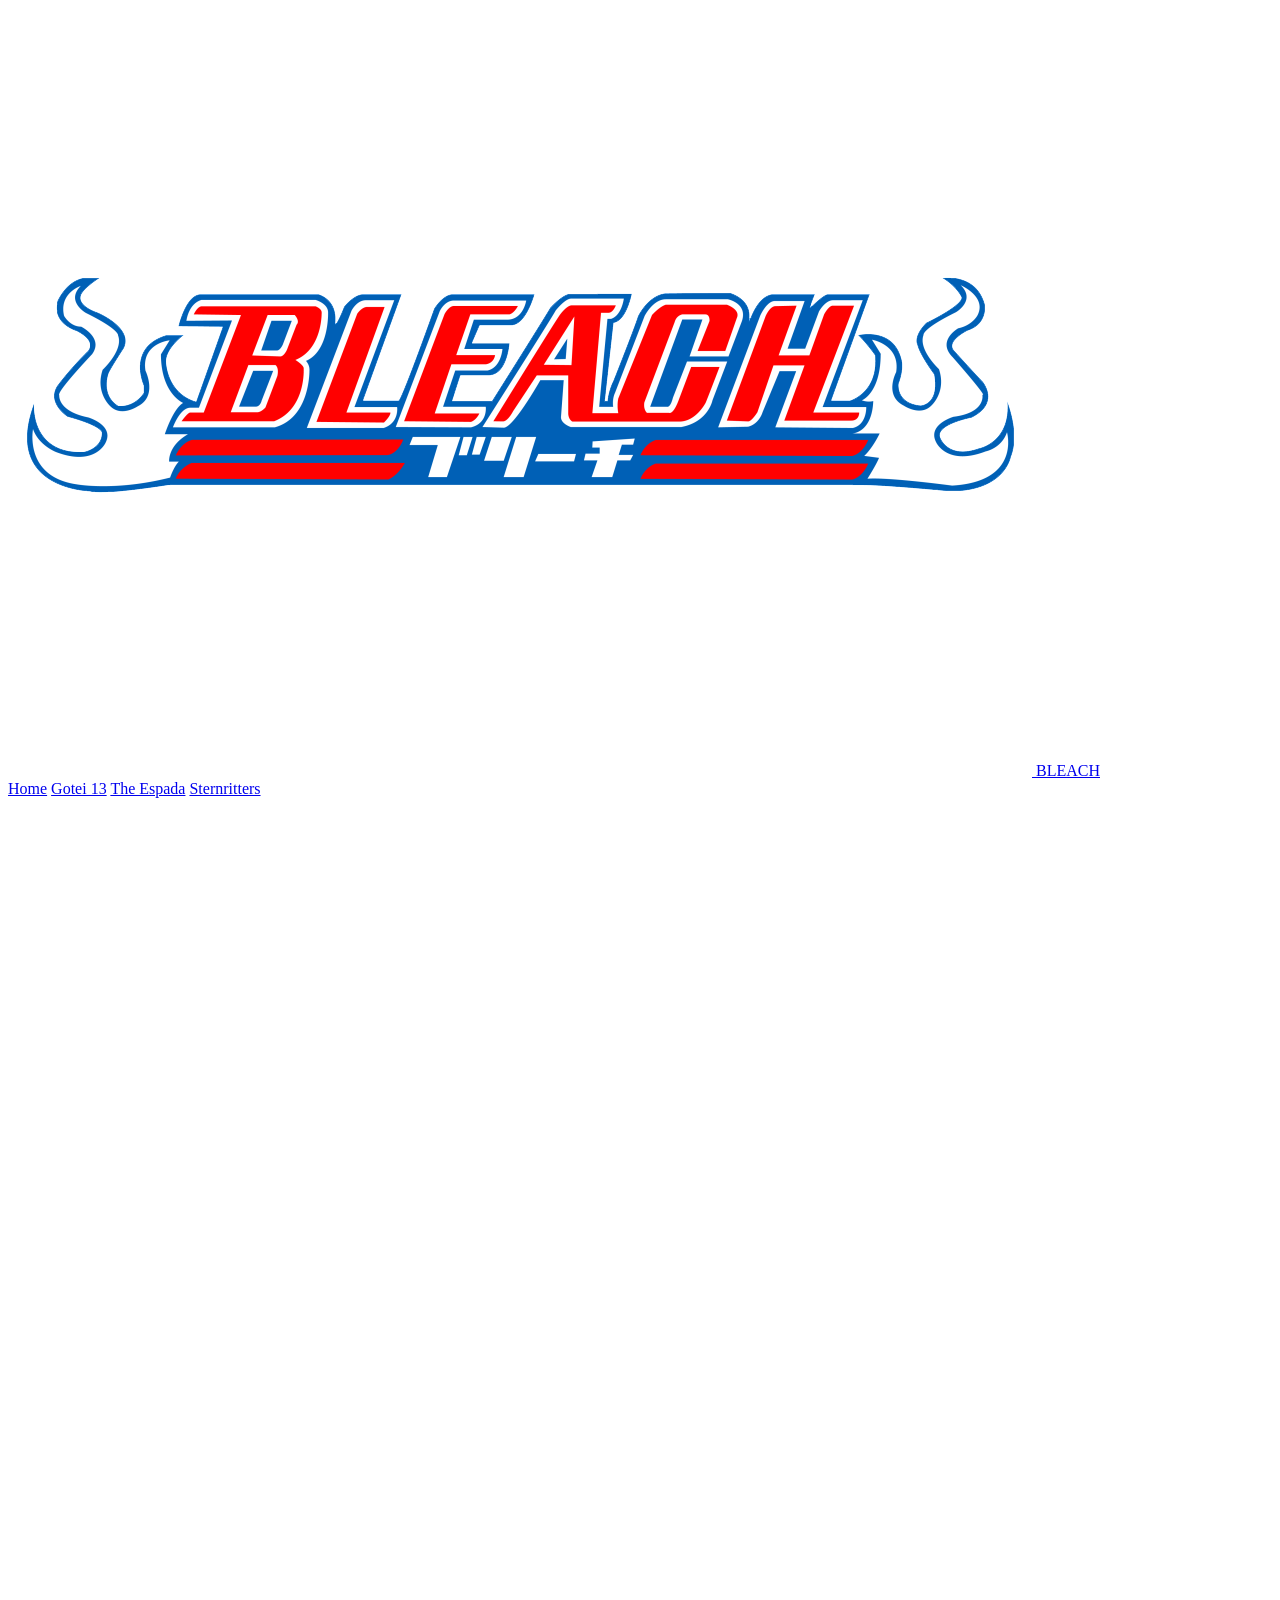
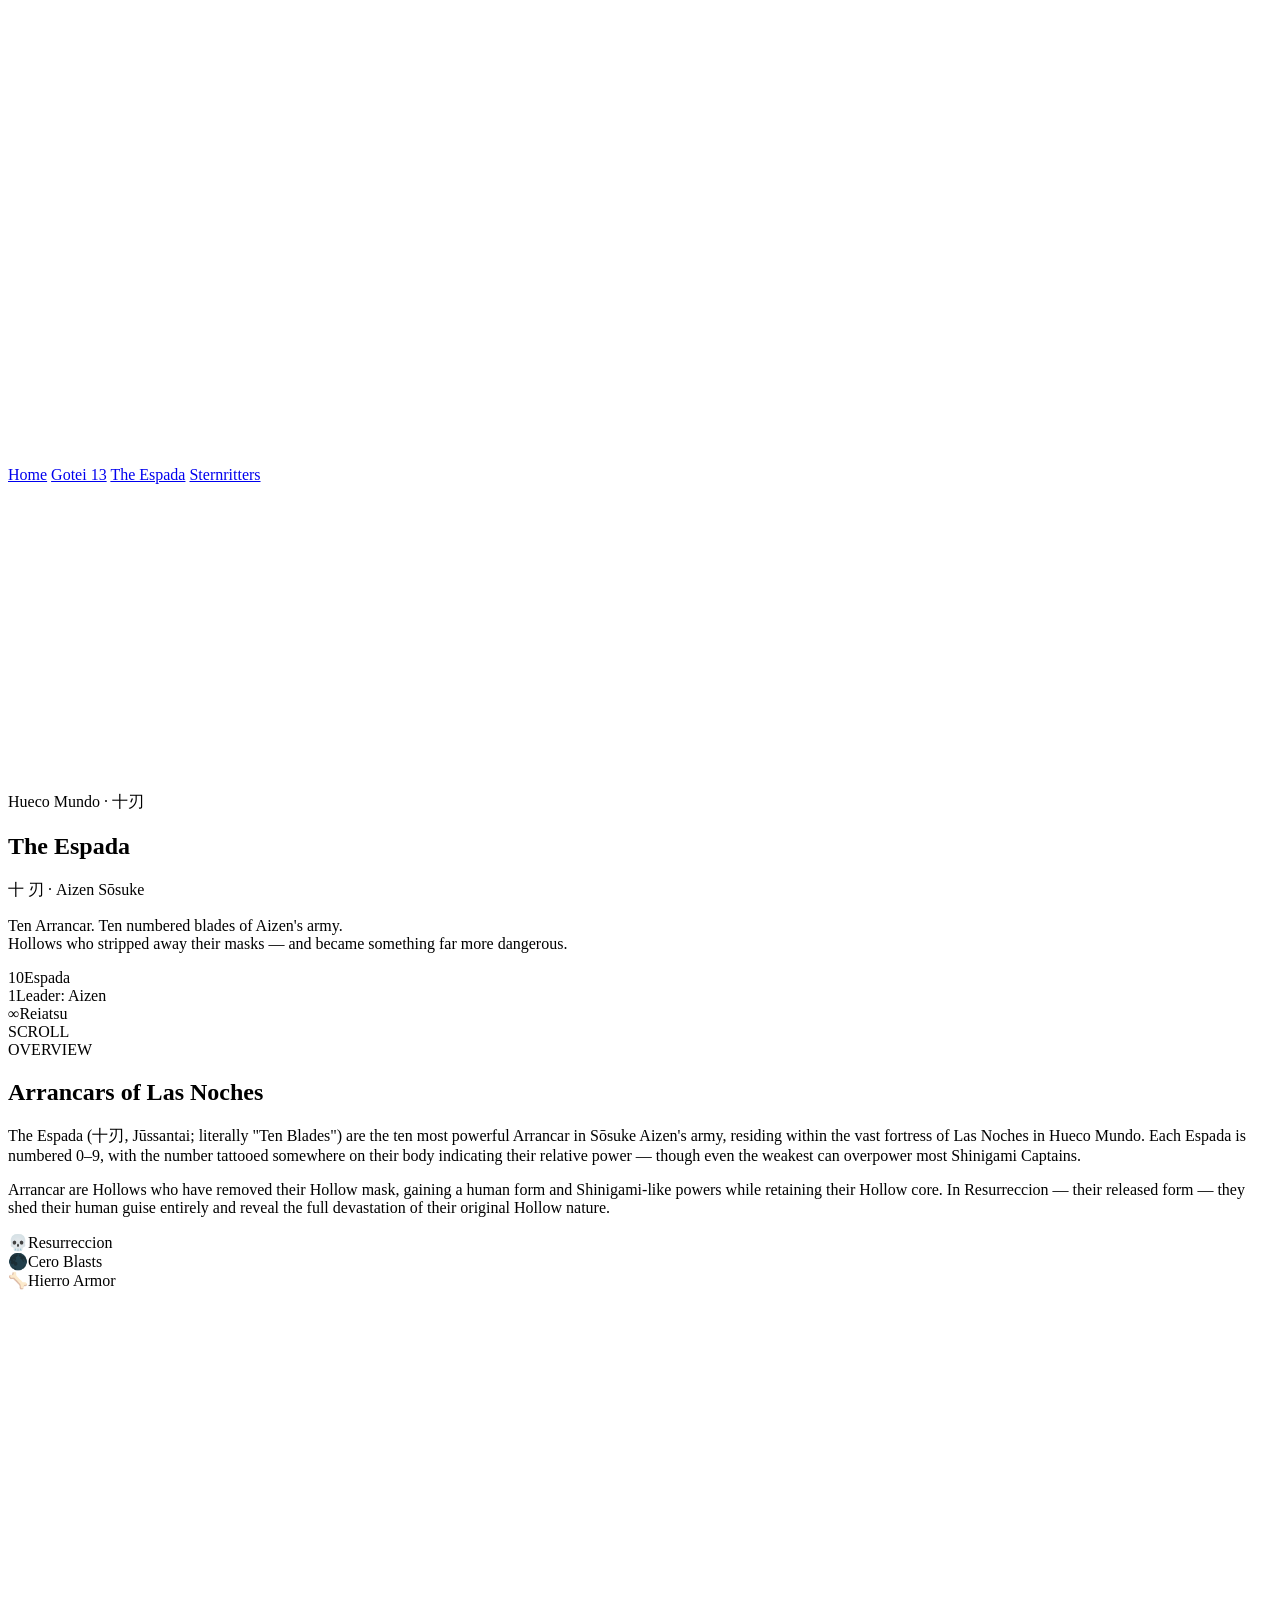
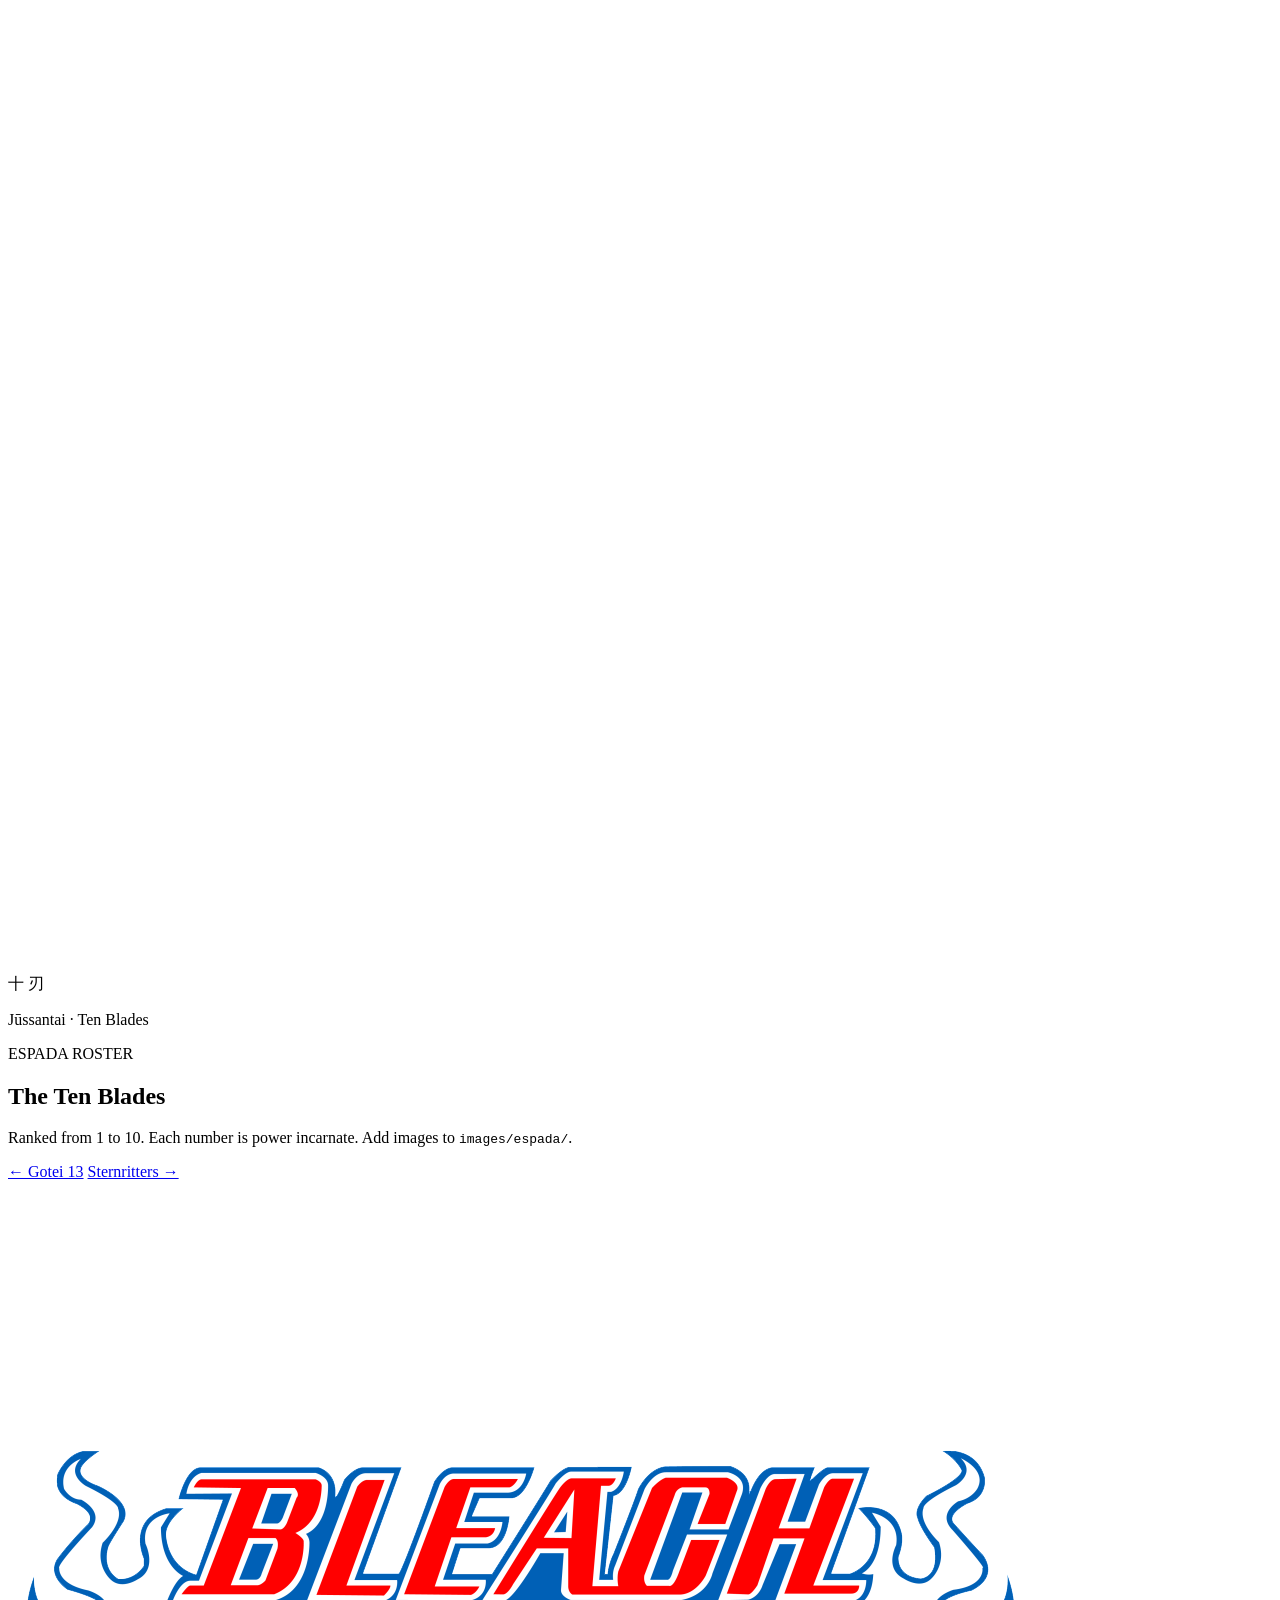
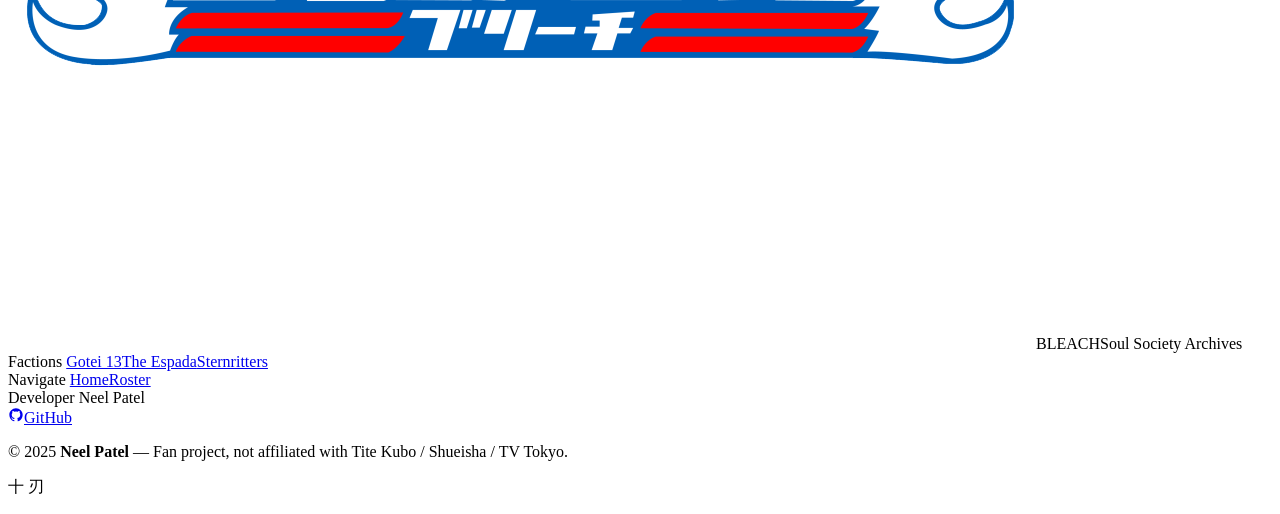
==== espada.html @ 6e1db36b "Create espada.html" ====
<!DOCTYPE html>
<html lang="en">
<head>
  <meta charset="UTF-8"/>
  <meta name="viewport" content="width=device-width,initial-scale=1.0"/>
  <title>The Espada — BLEACH Soul Society Archives</title>
  <link rel="stylesheet" href="css/shared.css"/>
  <link rel="stylesheet" href="css/faction.css"/>
  <link rel="stylesheet" href="css/espada.css"/>
  <link rel="preconnect" href="https://fonts.googleapis.com"/>
  <link rel="preconnect" href="https://fonts.gstatic.com" crossorigin/>
  <link href="https://fonts.googleapis.com/css2?family=Cinzel+Decorative:wght@700;900&family=Cinzel:wght@400;600;700&family=Rajdhani:wght@300;400;500;600;700&family=Noto+Serif+JP:wght@300;400;700&display=swap" rel="stylesheet"/>
</head>
<body class="theme-espada">

  <div class="cursor-orb" id="cursorOrb"></div>
  <div class="cursor-glow" id="cursorGlow"></div>

  <nav class="navbar glass" id="navbar">
    <a class="nav-logo" href="index.html">
      <img src="icons/logo.png" alt="Bleach" class="logo-img" id="navLogo"
           onerror="this.style.display='none';document.getElementById('navWordmark').style.display='block'"/>
      <span class="logo-wordmark" id="navWordmark">BLEACH</span>
    </a>
    <div class="nav-links">
      <a href="index.html"        class="nav-link">Home</a>
      <a href="gotei.html"        class="nav-link">Gotei 13</a>
      <a href="espada.html"       class="nav-link active">The Espada</a>
      <a href="sternritters.html" class="nav-link">Sternritters</a>
    </div>
    <div class="nav-crest">
      <svg viewBox="0 0 40 40" fill="none">
        <path d="M20 3L37 36L20 27L3 36Z" stroke="var(--faction-color)" stroke-width="1.2" fill="none"/>
        <circle cx="20" cy="17" r="3.5" fill="var(--faction-color)" opacity=".85"/>
      </svg>
    </div>
    <div class="hamburger" id="hamburger"><span></span><span></span><span></span></div>
  </nav>
  <div class="mobile-menu glass" id="mobileMenu">
    <a href="index.html">Home</a>
    <a href="gotei.html">Gotei 13</a>
    <a href="espada.html">The Espada</a>
    <a href="sternritters.html">Sternritters</a>
  </div>

  <!-- HERO -->
  <section class="page-hero">
    <div class="video-wrap">
      <video autoplay muted loop playsinline>
        <source src="espada.mp4" type="video/mp4"/>
      </video>
      <div class="veil"></div>
    </div>
    <canvas class="particles" id="heroParticles"></canvas>
    <div class="hero-body">
      <div class="hero-eyebrow reveal" style="--d:.1s">
        <span class="line"></span><span>Hueco Mundo · 十刃</span><span class="line"></span>
      </div>
      <h1 class="hero-title reveal" style="--d:.25s">The Espada</h1>
      <p class="hero-subtitle-jp reveal" style="--d:.34s">十 刃 · Aizen Sōsuke</p>
      <p class="hero-desc reveal" style="--d:.43s">
        Ten Arrancar. Ten numbered blades of Aizen's army.<br/>
        Hollows who stripped away their masks — and became something far more dangerous.
      </p>
      <div class="hero-pills reveal" style="--d:.52s">
        <div class="pill"><span class="pill-num">10</span><span class="pill-label">Espada</span></div>
        <div class="pill"><span class="pill-num">1</span><span class="pill-label">Leader: Aizen</span></div>
        <div class="pill"><span class="pill-num">∞</span><span class="pill-label">Reiatsu</span></div>
      </div>
    </div>
    <div class="scroll-hint"><div class="sh-line"></div><span>SCROLL</span></div>
  </section>

  <!-- OVERVIEW -->
  <section class="faction-overview">
    <div class="overview-inner">
      <div class="ov-text reveal from-left">
        <span class="f-eyebrow">OVERVIEW</span>
        <h2 class="f-heading">Arrancars of Las Noches</h2>
        <p>The Espada (十刃, Jūssantai; literally "Ten Blades") are the ten most powerful Arrancar in Sōsuke Aizen's army, residing within the vast fortress of Las Noches in Hueco Mundo. Each Espada is numbered 0–9, with the number tattooed somewhere on their body indicating their relative power — though even the weakest can overpower most Shinigami Captains.</p>
        <p>Arrancar are Hollows who have removed their Hollow mask, gaining a human form and Shinigami-like powers while retaining their Hollow core. In Resurreccion — their released form — they shed their human guise entirely and reveal the full devastation of their original Hollow nature.</p>
        <div class="ov-pillars">
          <div class="pillar"><span class="pillar-icon">💀</span><span>Resurreccion</span></div>
          <div class="pillar"><span class="pillar-icon">🌑</span><span>Cero Blasts</span></div>
          <div class="pillar"><span class="pillar-icon">🦴</span><span>Hierro Armor</span></div>
        </div>
      </div>
      <div class="ov-emblem reveal from-right">
        <div class="emblem-glow-wrap">
          <svg class="faction-emblem" viewBox="0 0 200 200" fill="none">
            <path d="M100 8L192 170L100 132L8 170Z" stroke="var(--faction-color)" stroke-width="1.5" opacity=".4"/>
            <path d="M100 8L192 170L100 132L8 170Z" fill="var(--faction-color)" opacity=".04"/>
            <path d="M100 40L166 156L100 122L34 156Z" stroke="var(--faction-color)" stroke-width="1" opacity=".2"/>
            <circle cx="100" cy="90" r="18" stroke="var(--faction-color)" stroke-width="1.5" opacity=".5"/>
            <circle cx="100" cy="90" r="9"  fill="var(--faction-color)" opacity=".85"/>
            <circle cx="100" cy="90" r="4"  fill="var(--bg-deep)"/>
          </svg>
          <div class="emblem-ring-glow"></div>
        </div>
        <p class="emblem-label">十 刃</p>
        <p class="emblem-sub">Jūssantai · Ten Blades</p>
      </div>
    </div>
  </section>

  <!-- CHARACTER ROSTER -->
  <section class="roster-section" id="roster">
    <div class="roster-header reveal">
      <span class="f-eyebrow">ESPADA ROSTER</span>
      <h2 class="f-heading">The Ten Blades</h2>
      <p class="f-sub">Ranked from 1 to 10. Each number is power incarnate. Add images to <code>images/espada/</code>.</p>
    </div>
    <div class="char-grid" id="charGrid"></div>
  </section>

  <div class="back-nav">
    <a href="gotei.html"        class="back-btn">← Gotei 13</a>
    <a href="sternritters.html" class="next-btn">Sternritters →</a>
  </div>

  <footer class="site-footer glass">
    <div class="footer-grid">
      <div class="f-brand">
        <img src="icons/logo.png" alt="Bleach" class="f-logo" onerror="this.style.display='none'"/>
        <span class="f-name">BLEACH</span><span class="f-tagline">Soul Society Archives</span>
      </div>
      <div class="f-col">
        <span class="f-col-title">Factions</span>
        <a href="gotei.html">Gotei 13</a><a href="espada.html">The Espada</a><a href="sternritters.html">Sternritters</a>
      </div>
      <div class="f-col">
        <span class="f-col-title">Navigate</span>
        <a href="index.html">Home</a><a href="#roster">Roster</a>
      </div>
      <div class="f-dev">
        <span class="f-col-title">Developer</span>
        <span class="dev-name">Neel Patel</span>
        <div class="social-row">
          <a href="https://github.com/neelpatel112" target="_blank" rel="noreferrer" class="soc-btn">
            <svg width="16" height="16" viewBox="0 0 24 24" fill="currentColor"><path d="M12 2C6.477 2 2 6.484 2 12.021c0 4.428 2.865 8.184 6.839 9.504.5.092.682-.217.682-.482 0-.237-.009-.868-.014-1.703-2.782.605-3.369-1.342-3.369-1.342-.454-1.154-1.11-1.462-1.11-1.462-.908-.62.069-.608.069-.608 1.003.07 1.531 1.03 1.531 1.03.892 1.529 2.341 1.088 2.91.832.092-.647.35-1.088.636-1.338-2.22-.253-4.555-1.113-4.555-4.951 0-1.093.39-1.988 1.029-2.688-.103-.253-.446-1.272.098-2.65 0 0 .84-.27 2.75 1.026A9.564 9.564 0 0 1 12 6.844a9.59 9.59 0 0 1 2.504.337c1.909-1.296 2.747-1.026 2.747-1.026.546 1.378.202 2.397.1 2.65.64.7 1.028 1.595 1.028 2.688 0 3.848-2.339 4.695-4.566 4.943.359.309.678.92.678 1.855 0 1.338-.012 2.419-.012 2.747 0 .268.18.58.688.482C19.138 20.2 22 16.447 22 12.021 22 6.484 17.522 2 12 2z"/></svg>GitHub</a>
        </div>
      </div>
    </div>
    <div class="footer-bottom">
      <p class="copy">© 2025 <strong>Neel Patel</strong> — Fan project, not affiliated with Tite Kubo / Shueisha / TV Tokyo.</p>
      <p class="kanji">十 刃</p>
    </div>
  </footer>

  <script src="js/shared.js"></script>
  <script src="js/faction.js"></script>
  <script>
    window.FACTION_DATA = {
      name: "espada",
      accentVar: "--espada-red",
      characters: [
        { name:"Sōsuke Aizen",         rank:"Overlord of Hueco Mundo",  division:"Espada Leader",  img:"images/espada/aizen.jpg",         icon:"✦", resurreccion:"Transcendence (Hogyoku)",         ability:"Kyōka Suigetsu — complete hypnosis affecting all five senses simultaneously; Hogyoku god-form that transcends Shinigami and Hollow",                             quote:"\"From the start, no one in this world has been able to stand in the heavens and look down upon me.\"" },
        { name:"Coyote Stark",         rank:"Primera Espada",           division:"Espada #1",      img:"images/espada/stark.jpg",         icon:"🐺", resurreccion:"Los Lobos",               ability:"Cero Metralleta — an infinite volley of Cero blasts; splits his very soul into hundreds of wolves that fire Cero at will",                                       quote:"\"I don't want to fight. I just don't want to be alone.\"" },
        { name:"Baraggan Louisenbairn",rank:"Segunda Espada",           division:"Espada #2",      img:"images/espada/baraggan.jpg",      icon:"💀", resurreccion:"Arrogante",               ability:"Respira — the Breath of Death that ages everything it touches to dust in seconds; former God-King of Hueco Mundo",                                              quote:"\"I am death itself. There is nothing that does not age before me.\"" },
        { name:"Tier Harribel",        rank:"Tercera Espada",           division:"Espada #3",      img:"images/espada/harribel.jpg",      icon:"🦈", resurreccion:"Tiburón",                 ability:"Water and blood manipulation at a massive scale; Shark-themed Resurreccion turns all moisture into a weapon",                                                    quote:"\"If it is for those I protect, I will fight any enemy.\"" },
        { name:"Ulquiorra Cifer",      rank:"Cuarta Espada",            division:"Espada #4",      img:"images/espada/ulquiorra.jpg",    icon:"🦇", resurrescion:"Murciélago (x2)",         ability:"The only Espada to achieve a Segunda Etapa — a true second Resurreccion. Lanza del Relámpago — a lance that destroys everything in its blast radius",           quote:"\"That is what I call a heart. If you have one, it would be here — in the place where mine should be.\"" },
        { name:"Nnoitra Gilga",        rank:"Quinta Espada",            division:"Espada #5",      img:"images/espada/nnoitra.jpg",      icon:"🌙", resurreccion:"Santa Teresa",            ability:"Six-armed transformation carrying six giant scythes; hardest Hierro of any Espada — near impenetrable skin",                                                    quote:"\"I won't stop until I find a battle where I can die.\"" },
        { name:"Grimmjow Jaegerjaquez",rank:"Sexta Espada",             division:"Espada #6",      img:"images/espada/grimmjow.jpg",    icon:"🐆", resurreccion:"Pantera",                 ability:"Lightning-fast Sonído and savage combat; Desgarrón — ten claw beams of destruction; aggressive and untameable even by Aizen",                                  quote:"\"I am the king. And I will keep clawing my way up — forever.\"" },
        { name:"Zommari Rureaux",      rank:"Séptima Espada",           division:"Espada #7",      img:"images/espada/zommari.jpg",      icon:"👁", resurreccion:"Brujería",                ability:"50 eyes of Amor — soul possession control over any limb or body the eyes contact; fastest Sonído user among the Espada",                                        quote:"\"You Shinigami think yourselves superior — yet you have never known true speed.\"" },
        { name:"Szayelaporro Granz",   rank:"Octava Espada",            division:"Espada #8",      img:"images/espada/szayelaporro.jpg",icon:"🧬", resurreccion:"Fornicarás",              ability:"Creates dolls from enemies to control or destroy them; can reincarnate himself through a host — consuming them from within",                                      quote:"\"I have prepared for every possibility. There is no scenario in which I lose.\"" },
        { name:"Aaroniero Arruruerie", rank:"Novena Espada",            division:"Espada #9",      img:"images/espada/aaroniero.jpg",    icon:"🌑", resurreccion:"Glotonería",              ability:"Absorption of any Hollow and all their powers — the only Vasto Lorde-class Espada; 33,650 absorbed Hollows in his Resurreccion form",                          quote:"\"I am every Hollow. I am endless.\"" },
      ]
    };
  </script>
</body>
</html>
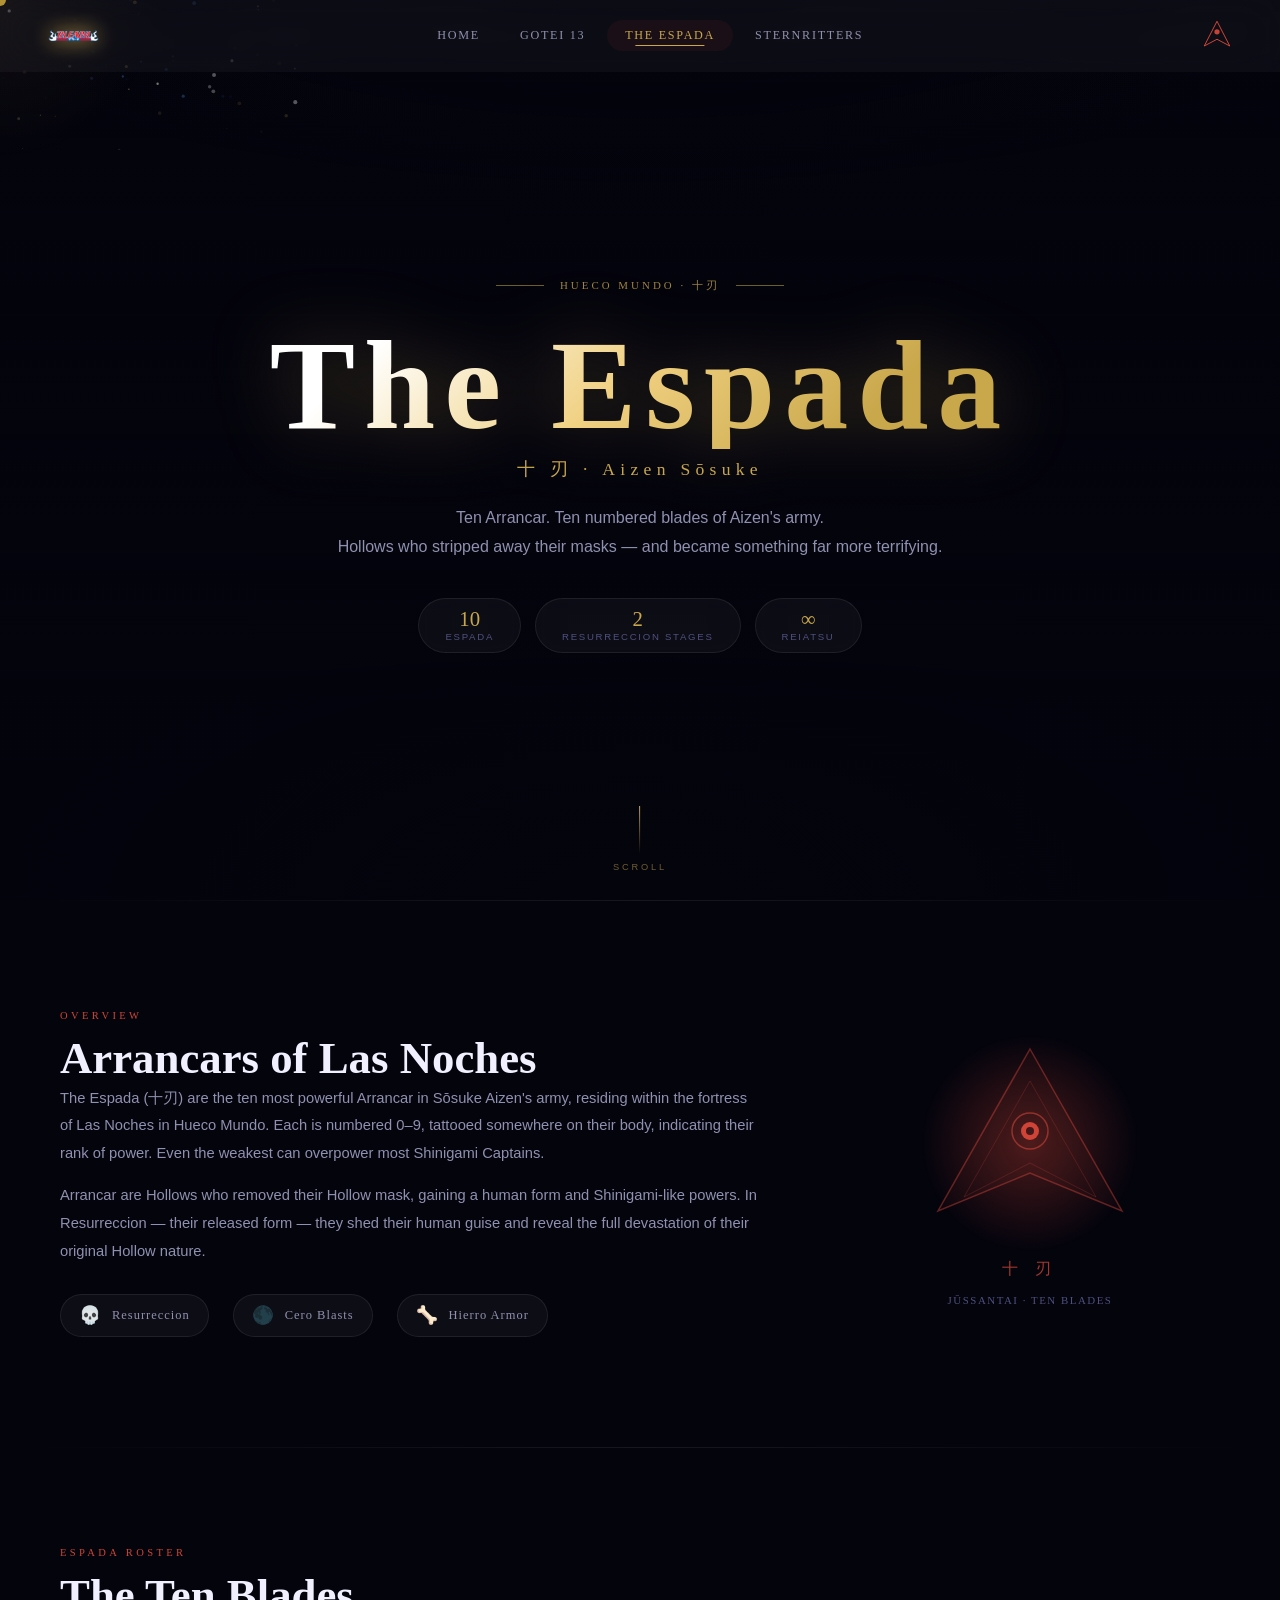
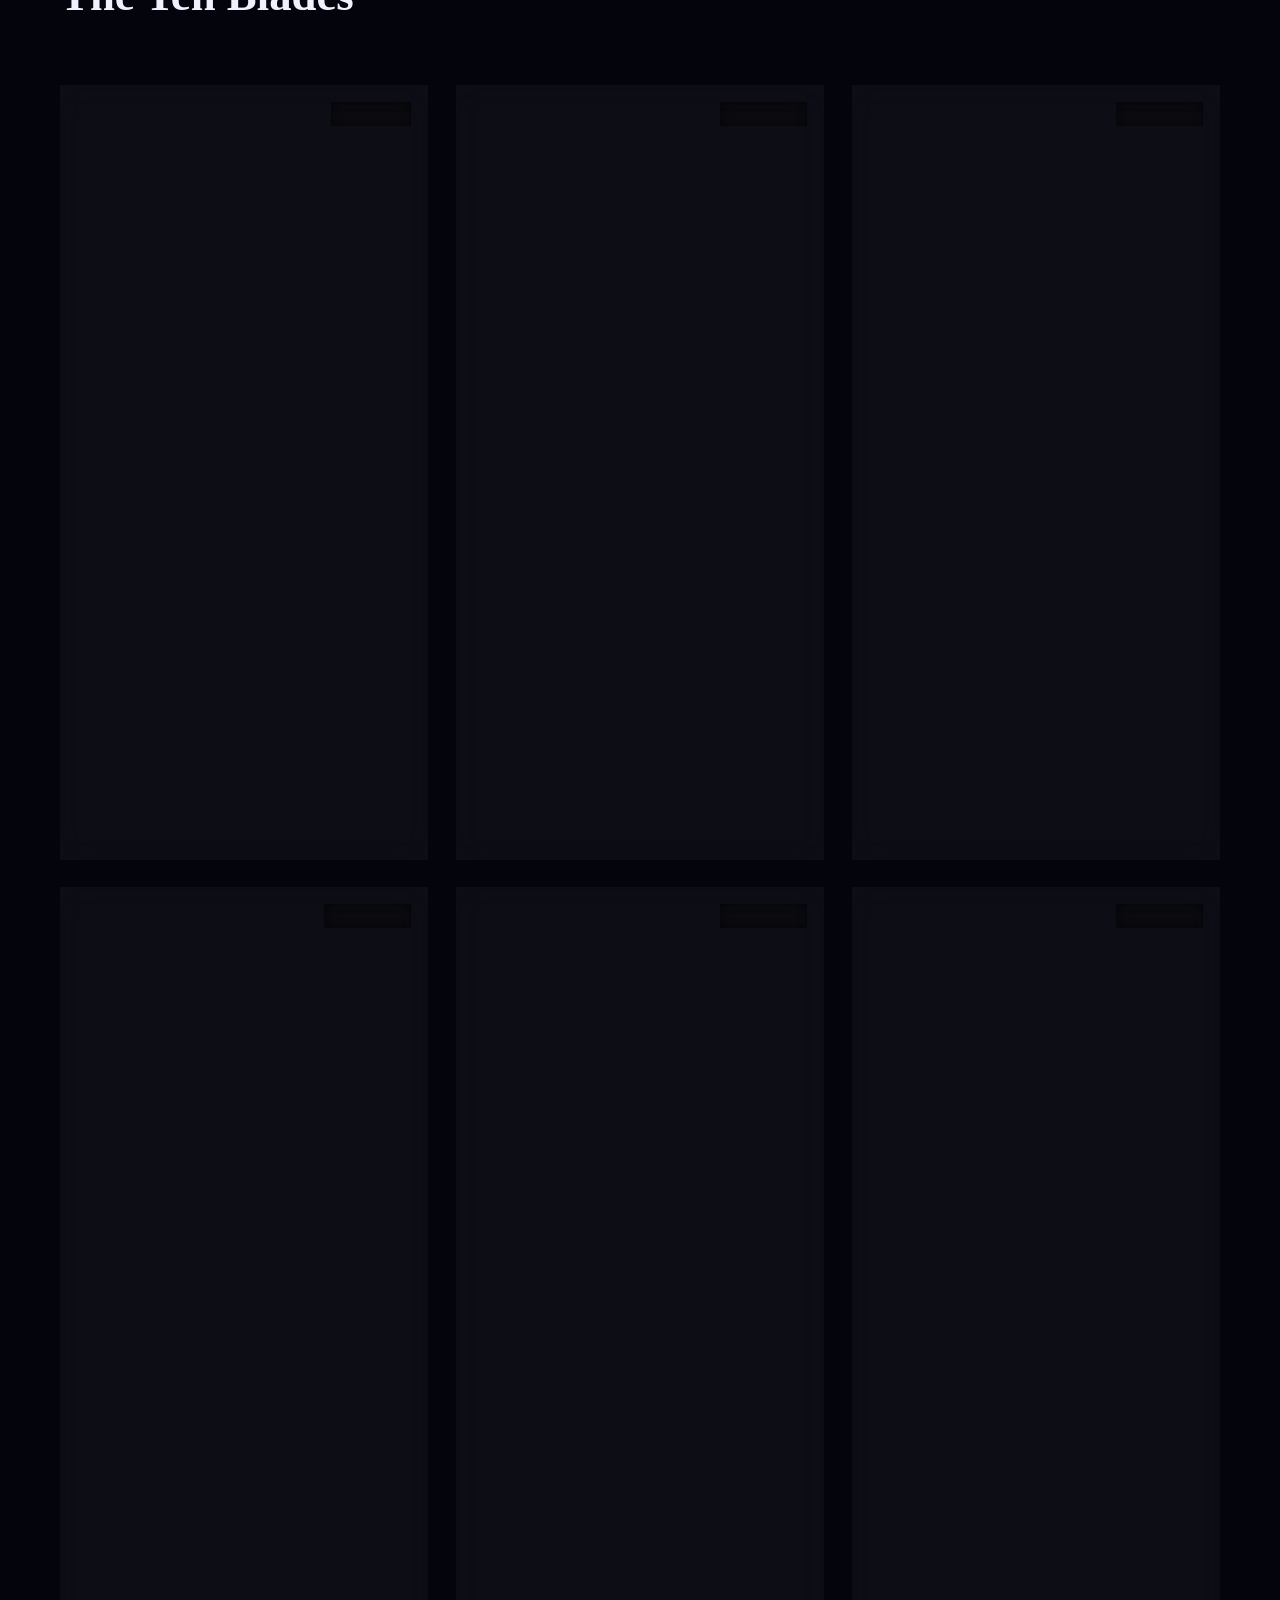
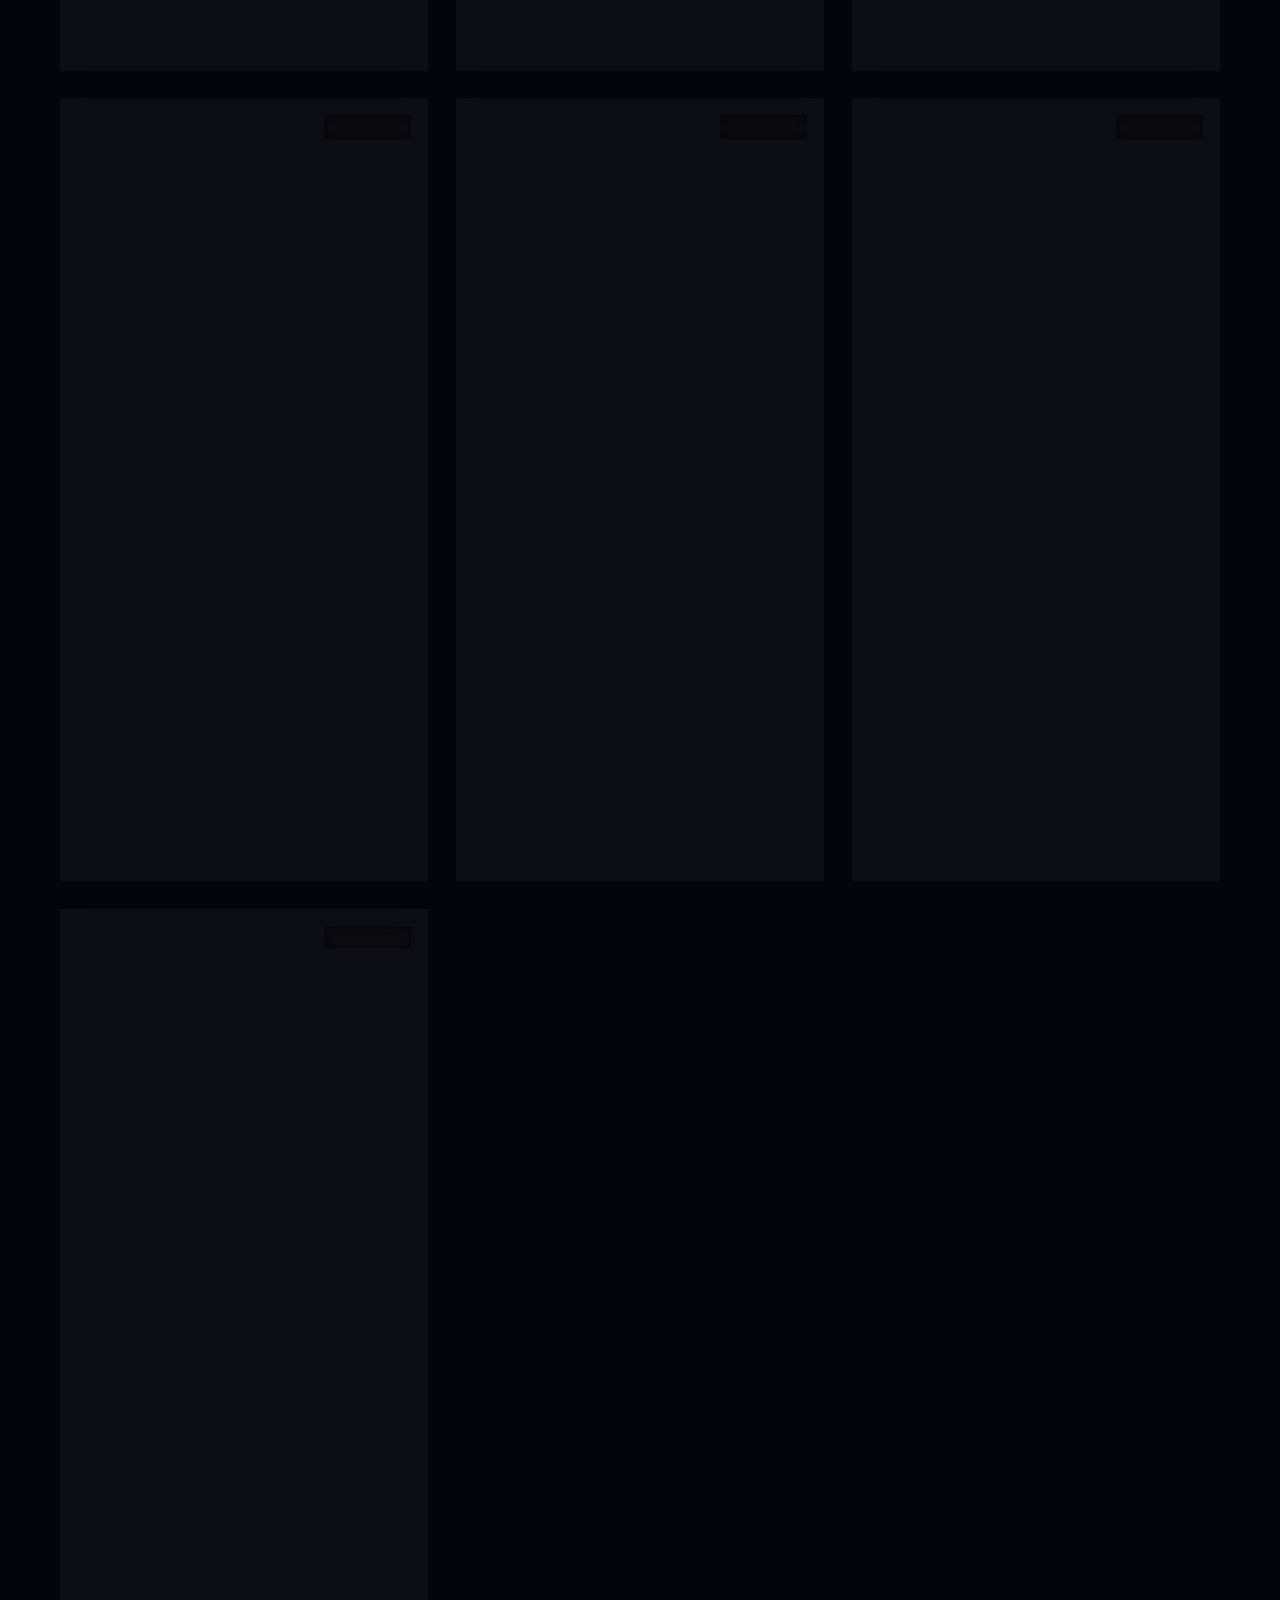
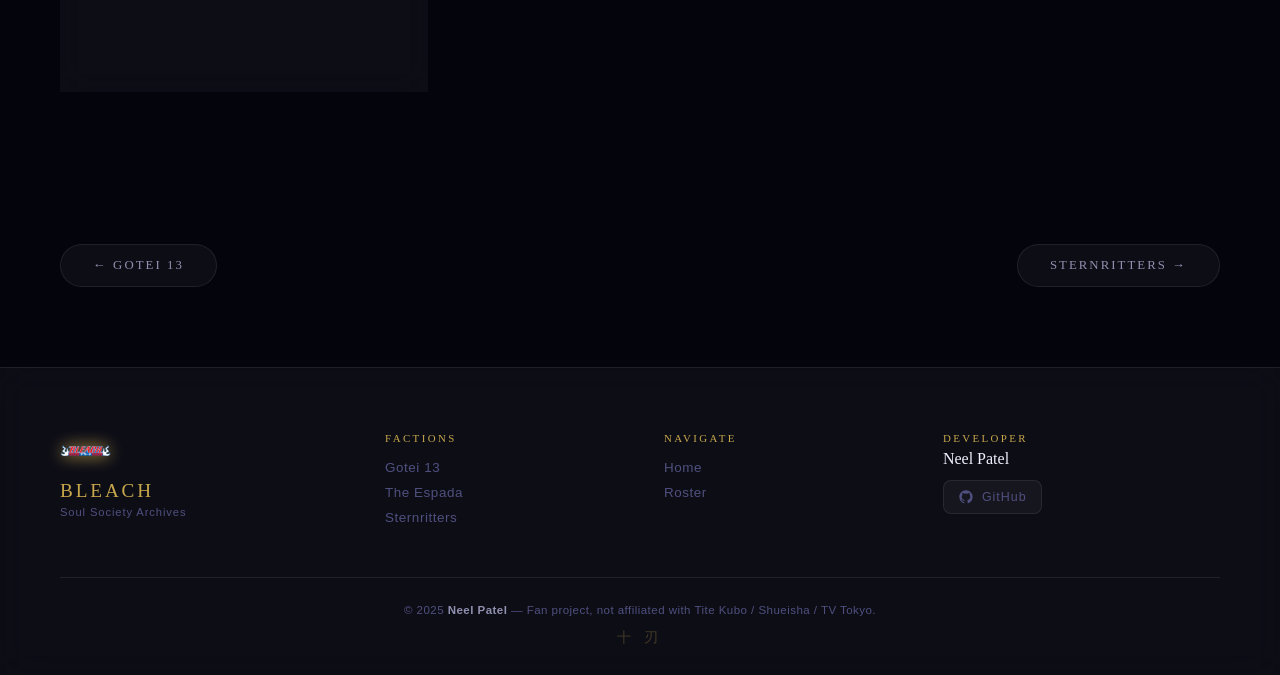
==== commit 1b8dabf1: "Update espada.html" ====
--- a/espada.html
+++ b/espada.html
@@ -16,11 +16,12 @@
   <div class="cursor-orb" id="cursorOrb"></div>
   <div class="cursor-glow" id="cursorGlow"></div>
 
+  <!-- NAVBAR -->
   <nav class="navbar glass" id="navbar">
     <a class="nav-logo" href="index.html">
-      <img src="icons/logo.png" alt="Bleach" class="logo-img" id="navLogo"
-           onerror="this.style.display='none';document.getElementById('navWordmark').style.display='block'"/>
-      <span class="logo-wordmark" id="navWordmark">BLEACH</span>
+      <img src="icons/logo.png" alt="Bleach" class="logo-img"
+           onerror="this.style.display='none';this.nextElementSibling.style.display='block'"/>
+      <span class="logo-wordmark" style="display:none">BLEACH</span>
     </a>
     <div class="nav-links">
       <a href="index.html"        class="nav-link">Home</a>
@@ -60,11 +61,11 @@
       <p class="hero-subtitle-jp reveal" style="--d:.34s">十 刃 · Aizen Sōsuke</p>
       <p class="hero-desc reveal" style="--d:.43s">
         Ten Arrancar. Ten numbered blades of Aizen's army.<br/>
-        Hollows who stripped away their masks — and became something far more dangerous.
+        Hollows who stripped away their masks — and became something far more terrifying.
       </p>
       <div class="hero-pills reveal" style="--d:.52s">
         <div class="pill"><span class="pill-num">10</span><span class="pill-label">Espada</span></div>
-        <div class="pill"><span class="pill-num">1</span><span class="pill-label">Leader: Aizen</span></div>
+        <div class="pill"><span class="pill-num">2</span><span class="pill-label">Resurreccion Stages</span></div>
         <div class="pill"><span class="pill-num">∞</span><span class="pill-label">Reiatsu</span></div>
       </div>
     </div>
@@ -77,8 +78,8 @@
       <div class="ov-text reveal from-left">
         <span class="f-eyebrow">OVERVIEW</span>
         <h2 class="f-heading">Arrancars of Las Noches</h2>
-        <p>The Espada (十刃, Jūssantai; literally "Ten Blades") are the ten most powerful Arrancar in Sōsuke Aizen's army, residing within the vast fortress of Las Noches in Hueco Mundo. Each Espada is numbered 0–9, with the number tattooed somewhere on their body indicating their relative power — though even the weakest can overpower most Shinigami Captains.</p>
-        <p>Arrancar are Hollows who have removed their Hollow mask, gaining a human form and Shinigami-like powers while retaining their Hollow core. In Resurreccion — their released form — they shed their human guise entirely and reveal the full devastation of their original Hollow nature.</p>
+        <p>The Espada (十刃) are the ten most powerful Arrancar in Sōsuke Aizen's army, residing within the fortress of Las Noches in Hueco Mundo. Each is numbered 0–9, tattooed somewhere on their body, indicating their rank of power. Even the weakest can overpower most Shinigami Captains.</p>
+        <p>Arrancar are Hollows who removed their Hollow mask, gaining a human form and Shinigami-like powers. In Resurreccion — their released form — they shed their human guise and reveal the full devastation of their original Hollow nature.</p>
         <div class="ov-pillars">
           <div class="pillar"><span class="pillar-icon">💀</span><span>Resurreccion</span></div>
           <div class="pillar"><span class="pillar-icon">🌑</span><span>Cero Blasts</span></div>
@@ -92,8 +93,8 @@
             <path d="M100 8L192 170L100 132L8 170Z" fill="var(--faction-color)" opacity=".04"/>
             <path d="M100 40L166 156L100 122L34 156Z" stroke="var(--faction-color)" stroke-width="1" opacity=".2"/>
             <circle cx="100" cy="90" r="18" stroke="var(--faction-color)" stroke-width="1.5" opacity=".5"/>
-            <circle cx="100" cy="90" r="9"  fill="var(--faction-color)" opacity=".85"/>
-            <circle cx="100" cy="90" r="4"  fill="var(--bg-deep)"/>
+            <circle cx="100" cy="90" r="9" fill="var(--faction-color)" opacity=".85"/>
+            <circle cx="100" cy="90" r="4" fill="var(--bg-deep)"/>
           </svg>
           <div class="emblem-ring-glow"></div>
         </div>
@@ -103,14 +104,208 @@
     </div>
   </section>
 
-  <!-- CHARACTER ROSTER -->
+  <!-- ══════════════════════════════════════════
+       ESPADA ROSTER — HARDCODED
+  ══════════════════════════════════════════ -->
   <section class="roster-section" id="roster">
     <div class="roster-header reveal">
       <span class="f-eyebrow">ESPADA ROSTER</span>
       <h2 class="f-heading">The Ten Blades</h2>
-      <p class="f-sub">Ranked from 1 to 10. Each number is power incarnate. Add images to <code>images/espada/</code>.</p>
-    </div>
-    <div class="char-grid" id="charGrid"></div>
+    </div>
+
+    <div class="char-grid">
+
+      <!-- AIZEN -->
+      <article class="char-card">
+        <div class="card-img">
+          <img src="images/espada/aizen.jpg" alt="Sōsuke Aizen" loading="lazy"
+               onerror="window.imgFallback(this,'✦')"/>
+          <span class="card-badge">Overlord</span>
+        </div>
+        <div class="card-body">
+          <span class="card-division">Leader of Hueco Mundo</span>
+          <h3 class="card-name">Sōsuke Aizen</h3>
+          <p class="card-rank">Former 5th Division Captain · Orchestrator of All</p>
+          <div class="card-divider"></div>
+          <span class="card-power-label">Resurreccion</span>
+          <span class="card-power-sub">Transcendence (Hogyoku)</span>
+          <p class="card-ability">Kyōka Suigetsu — complete hypnosis affecting all five senses of everyone who has seen its release. After merging with the Hōgyoku, Aizen transcended both Shinigami and Hollow, becoming a being that surpassed all categories — until Ichigo's power exceeded even that.</p>
+          <blockquote class="card-quote">"From the start, no one in this world has been able to stand in the heavens and look down on me."</blockquote>
+        </div>
+      </article>
+
+      <!-- STARK -->
+      <article class="char-card">
+        <div class="card-img">
+          <img src="images/espada/stark.jpg" alt="Coyote Stark" loading="lazy"
+               onerror="window.imgFallback(this,'🐺')"/>
+          <span class="card-badge">Espada #1</span>
+        </div>
+        <div class="card-body">
+          <span class="card-division">Primera Espada</span>
+          <h3 class="card-name">Coyote Stark</h3>
+          <p class="card-rank">Primera Espada · Aspect of Death: Loneliness</p>
+          <div class="card-divider"></div>
+          <span class="card-power-label">Resurreccion</span>
+          <span class="card-power-sub">Los Lobos</span>
+          <p class="card-ability">Cero Metralleta — fires an infinite volley of Cero blasts simultaneously from the wolves that Stark split from his own soul. His power was so immense that every Hollow near him died from proximity — forcing him to split his soul into Stark and Lilynette just to survive.</p>
+          <blockquote class="card-quote">"I don't want to fight. I just don't want to be alone anymore."</blockquote>
+        </div>
+      </article>
+
+      <!-- BARAGGAN -->
+      <article class="char-card">
+        <div class="card-img">
+          <img src="images/espada/baraggan.jpg" alt="Baraggan Louisenbairn" loading="lazy"
+               onerror="window.imgFallback(this,'💀')"/>
+          <span class="card-badge">Espada #2</span>
+        </div>
+        <div class="card-body">
+          <span class="card-division">Segunda Espada</span>
+          <h3 class="card-name">Baraggan Louisenbairn</h3>
+          <p class="card-rank">Segunda Espada · Former God-King of Hueco Mundo</p>
+          <div class="card-divider"></div>
+          <span class="card-power-label">Resurreccion</span>
+          <span class="card-power-sub">Arrogante</span>
+          <p class="card-ability">Respira — the Breath of Death. A miasma that ages everything it touches to dust in seconds — flesh, bone, weapons, and Bankai alike. His aspect of death is aging itself. Even his own body deteriorates without his armor, revealing a skeletal form beneath.</p>
+          <blockquote class="card-quote">"I am death itself. There is nothing in existence that does not age and crumble before me."</blockquote>
+        </div>
+      </article>
+
+      <!-- HARRIBEL -->
+      <article class="char-card">
+        <div class="card-img">
+          <img src="images/espada/harribel.jpg" alt="Tier Harribel" loading="lazy"
+               onerror="window.imgFallback(this,'🦈')"/>
+          <span class="card-badge">Espada #3</span>
+        </div>
+        <div class="card-body">
+          <span class="card-division">Tercera Espada</span>
+          <h3 class="card-name">Tier Harribel</h3>
+          <p class="card-rank">Tercera Espada · Ruler of Hueco Mundo (post-war)</p>
+          <div class="card-divider"></div>
+          <span class="card-power-label">Resurreccion</span>
+          <span class="card-power-sub">Tiburón</span>
+          <p class="card-ability">Water and blood manipulation on a massive scale. In Resurreccion, she manifests a shark-themed form that turns all moisture in the environment into weapons. Her Hirviendo boils any water-based attack and redirects it. She ultimately becomes ruler of Hueco Mundo after Aizen's defeat.</p>
+          <blockquote class="card-quote">"If it is for those I protect, I will fight any enemy — and I will not fall."</blockquote>
+        </div>
+      </article>
+
+      <!-- ULQUIORRA -->
+      <article class="char-card">
+        <div class="card-img">
+          <img src="images/espada/ulquiorra.jpg" alt="Ulquiorra Cifer" loading="lazy"
+               onerror="window.imgFallback(this,'🦇')"/>
+          <span class="card-badge">Espada #4</span>
+        </div>
+        <div class="card-body">
+          <span class="card-division">Cuarta Espada</span>
+          <h3 class="card-name">Ulquiorra Cifer</h3>
+          <p class="card-rank">Cuarta Espada · Aspect of Death: Nihilism</p>
+          <div class="card-divider"></div>
+          <span class="card-power-label">Resurreccion</span>
+          <span class="card-power-sub">Murciélago — Segunda Etapa</span>
+          <p class="card-ability">The only Espada to achieve a true second Resurreccion — Segunda Etapa. In this form he surpasses all other Espada and claims power that can only exist at the top of Hueco Mundo. His Lanza del Relámpago destroys everything in its blast radius. His final moment is a search for what a heart actually is.</p>
+          <blockquote class="card-quote">"That is what I call a heart. If you have one, it would be right here — in the place where mine should be."</blockquote>
+        </div>
+      </article>
+
+      <!-- NNOITRA -->
+      <article class="char-card">
+        <div class="card-img">
+          <img src="images/espada/nnoitra.jpg" alt="Nnoitra Gilga" loading="lazy"
+               onerror="window.imgFallback(this,'🌙')"/>
+          <span class="card-badge">Espada #5</span>
+        </div>
+        <div class="card-body">
+          <span class="card-division">Quinta Espada</span>
+          <h3 class="card-name">Nnoitra Gilga</h3>
+          <p class="card-rank">Quinta Espada · Aspect of Death: Despair</p>
+          <div class="card-divider"></div>
+          <span class="card-power-label">Resurreccion</span>
+          <span class="card-power-sub">Santa Teresa</span>
+          <p class="card-ability">Transforms into a six-armed form carrying six enormous scythes simultaneously. His Hierro — the hardened skin of an Arrancar — is the hardest of any Espada, near impenetrable. His singular obsession is finding a battle where he can finally die, having grown bored of survival.</p>
+          <blockquote class="card-quote">"I won't stop — not until I find a battle where someone can actually kill me."</blockquote>
+        </div>
+      </article>
+
+      <!-- GRIMMJOW -->
+      <article class="char-card">
+        <div class="card-img">
+          <img src="images/espada/grimmjow.jpg" alt="Grimmjow Jaegerjaquez" loading="lazy"
+               onerror="window.imgFallback(this,'🐆')"/>
+          <span class="card-badge">Espada #6</span>
+        </div>
+        <div class="card-body">
+          <span class="card-division">Sexta Espada</span>
+          <h3 class="card-name">Grimmjow Jaegerjaquez</h3>
+          <p class="card-rank">Sexta Espada · Aspect of Death: Destruction</p>
+          <div class="card-divider"></div>
+          <span class="card-power-label">Resurreccion</span>
+          <span class="card-power-sub">Pantera</span>
+          <p class="card-ability">Lightning-fast Sonído and savage close-range combat. In Resurreccion he transforms into a panther-like form with claws that fire Desgarrón — ten enormous claw beams. Untameable by even Aizen, his obsession with defeating Ichigo in a fair fight is his only consistent motivation.</p>
+          <blockquote class="card-quote">"I am the king. And I will keep clawing my way back up — no matter how many times you knock me down."</blockquote>
+        </div>
+      </article>
+
+      <!-- ZOMMARI -->
+      <article class="char-card">
+        <div class="card-img">
+          <img src="images/espada/zommari.jpg" alt="Zommari Rureaux" loading="lazy"
+               onerror="window.imgFallback(this,'👁')"/>
+          <span class="card-badge">Espada #7</span>
+        </div>
+        <div class="card-body">
+          <span class="card-division">Séptima Espada</span>
+          <h3 class="card-name">Zommari Rureaux</h3>
+          <p class="card-rank">Séptima Espada · Fastest Sonído User</p>
+          <div class="card-divider"></div>
+          <span class="card-power-label">Resurreccion</span>
+          <span class="card-power-sub">Brujería</span>
+          <p class="card-ability">50 eyes of Amor bloom across his body in Resurreccion — each capable of taking over the soul of whatever limb or body part it makes contact with. Victims cannot control their own bodies. Claims to have the fastest Sonído of any Espada and an intense devotion to Aizen bordering on religious.</p>
+          <blockquote class="card-quote">"You Shinigami think yourselves superior — yet you have never truly understood the meaning of speed."</blockquote>
+        </div>
+      </article>
+
+      <!-- SZAYELAPORRO -->
+      <article class="char-card">
+        <div class="card-img">
+          <img src="images/espada/szayelaporro.jpg" alt="Szayelaporro Granz" loading="lazy"
+               onerror="window.imgFallback(this,'🧬')"/>
+          <span class="card-badge">Espada #8</span>
+        </div>
+        <div class="card-body">
+          <span class="card-division">Octava Espada</span>
+          <h3 class="card-name">Szayelaporro Granz</h3>
+          <p class="card-rank">Octava Espada · Scientist of Hueco Mundo</p>
+          <div class="card-divider"></div>
+          <span class="card-power-label">Resurreccion</span>
+          <span class="card-power-sub">Fornicarás</span>
+          <p class="card-ability">Creates dolls from captured opponents, allowing him to destroy organs inside living enemies by breaking the doll. Can also self-replicate by consuming a host body from the inside — reincarnating himself through others. He believes he has prepared for every possible scenario. He was wrong.</p>
+          <blockquote class="card-quote">"I have prepared for every possibility. There is no scenario in existence in which I can lose."</blockquote>
+        </div>
+      </article>
+
+      <!-- AARONIERO -->
+      <article class="char-card">
+        <div class="card-img">
+          <img src="images/espada/aaroniero.jpg" alt="Aaroniero Arruruerie" loading="lazy"
+               onerror="window.imgFallback(this,'🌑')"/>
+          <span class="card-badge">Espada #9</span>
+        </div>
+        <div class="card-body">
+          <span class="card-division">Novena Espada</span>
+          <h3 class="card-name">Aaroniero Arruruerie</h3>
+          <p class="card-rank">Novena Espada · The Only Gillian-Class Espada</p>
+          <div class="card-divider"></div>
+          <span class="card-power-label">Resurreccion</span>
+          <span class="card-power-sub">Glotonería</span>
+          <p class="card-ability">Has absorbed 33,650 Hollows and all their powers — the only Vasto Lorde or Gillian-class Arrancar among the Espada. His two heads contain the souls of every Hollow consumed. By absorbing Metastacia, he also contained the memories and powers of the deceased Soul Reaper Kaien Shiba, using them to torment Rukia.</p>
+          <blockquote class="card-quote">"I am every Hollow that has ever existed. I am without limit. I am endless."</blockquote>
+        </div>
+      </article>
+
+    </div><!-- /char-grid -->
   </section>
 
   <div class="back-nav">
@@ -118,26 +313,33 @@
     <a href="sternritters.html" class="next-btn">Sternritters →</a>
   </div>
 
+  <!-- FOOTER -->
   <footer class="site-footer glass">
     <div class="footer-grid">
       <div class="f-brand">
         <img src="icons/logo.png" alt="Bleach" class="f-logo" onerror="this.style.display='none'"/>
-        <span class="f-name">BLEACH</span><span class="f-tagline">Soul Society Archives</span>
+        <span class="f-name">BLEACH</span>
+        <span class="f-tagline">Soul Society Archives</span>
       </div>
       <div class="f-col">
         <span class="f-col-title">Factions</span>
-        <a href="gotei.html">Gotei 13</a><a href="espada.html">The Espada</a><a href="sternritters.html">Sternritters</a>
+        <a href="gotei.html">Gotei 13</a>
+        <a href="espada.html">The Espada</a>
+        <a href="sternritters.html">Sternritters</a>
       </div>
       <div class="f-col">
         <span class="f-col-title">Navigate</span>
-        <a href="index.html">Home</a><a href="#roster">Roster</a>
+        <a href="index.html">Home</a>
+        <a href="#roster">Roster</a>
       </div>
       <div class="f-dev">
         <span class="f-col-title">Developer</span>
         <span class="dev-name">Neel Patel</span>
         <div class="social-row">
           <a href="https://github.com/neelpatel112" target="_blank" rel="noreferrer" class="soc-btn">
-            <svg width="16" height="16" viewBox="0 0 24 24" fill="currentColor"><path d="M12 2C6.477 2 2 6.484 2 12.021c0 4.428 2.865 8.184 6.839 9.504.5.092.682-.217.682-.482 0-.237-.009-.868-.014-1.703-2.782.605-3.369-1.342-3.369-1.342-.454-1.154-1.11-1.462-1.11-1.462-.908-.62.069-.608.069-.608 1.003.07 1.531 1.03 1.531 1.03.892 1.529 2.341 1.088 2.91.832.092-.647.35-1.088.636-1.338-2.22-.253-4.555-1.113-4.555-4.951 0-1.093.39-1.988 1.029-2.688-.103-.253-.446-1.272.098-2.65 0 0 .84-.27 2.75 1.026A9.564 9.564 0 0 1 12 6.844a9.59 9.59 0 0 1 2.504.337c1.909-1.296 2.747-1.026 2.747-1.026.546 1.378.202 2.397.1 2.65.64.7 1.028 1.595 1.028 2.688 0 3.848-2.339 4.695-4.566 4.943.359.309.678.92.678 1.855 0 1.338-.012 2.419-.012 2.747 0 .268.18.58.688.482C19.138 20.2 22 16.447 22 12.021 22 6.484 17.522 2 12 2z"/></svg>GitHub</a>
+            <svg width="16" height="16" viewBox="0 0 24 24" fill="currentColor"><path d="M12 2C6.477 2 2 6.484 2 12.021c0 4.428 2.865 8.184 6.839 9.504.5.092.682-.217.682-.482 0-.237-.009-.868-.014-1.703-2.782.605-3.369-1.342-3.369-1.342-.454-1.154-1.11-1.462-1.11-1.462-.908-.62.069-.608.069-.608 1.003.07 1.531 1.03 1.531 1.03.892 1.529 2.341 1.088 2.91.832.092-.647.35-1.088.636-1.338-2.22-.253-4.555-1.113-4.555-4.951 0-1.093.39-1.988 1.029-2.688-.103-.253-.446-1.272.098-2.65 0 0 .84-.27 2.75 1.026A9.564 9.564 0 0 1 12 6.844a9.59 9.59 0 0 1 2.504.337c1.909-1.296 2.747-1.026 2.747-1.026.546 1.378.202 2.397.1 2.65.64.7 1.028 1.595 1.028 2.688 0 3.848-2.339 4.695-4.566 4.943.359.309.678.92.678 1.855 0 1.338-.012 2.419-.012 2.747 0 .268.18.58.688.482C19.138 20.2 22 16.447 22 12.021 22 6.484 17.522 2 12 2z"/></svg>
+            GitHub
+          </a>
         </div>
       </div>
     </div>
@@ -149,24 +351,6 @@
 
   <script src="js/shared.js"></script>
   <script src="js/faction.js"></script>
-  <script>
-    window.FACTION_DATA = {
-      name: "espada",
-      accentVar: "--espada-red",
-      characters: [
-        { name:"Sōsuke Aizen",         rank:"Overlord of Hueco Mundo",  division:"Espada Leader",  img:"images/espada/aizen.jpg",         icon:"✦", resurreccion:"Transcendence (Hogyoku)",         ability:"Kyōka Suigetsu — complete hypnosis affecting all five senses simultaneously; Hogyoku god-form that transcends Shinigami and Hollow",                             quote:"\"From the start, no one in this world has been able to stand in the heavens and look down upon me.\"" },
-        { name:"Coyote Stark",         rank:"Primera Espada",           division:"Espada #1",      img:"images/espada/stark.jpg",         icon:"🐺", resurreccion:"Los Lobos",               ability:"Cero Metralleta — an infinite volley of Cero blasts; splits his very soul into hundreds of wolves that fire Cero at will",                                       quote:"\"I don't want to fight. I just don't want to be alone.\"" },
-        { name:"Baraggan Louisenbairn",rank:"Segunda Espada",           division:"Espada #2",      img:"images/espada/baraggan.jpg",      icon:"💀", resurreccion:"Arrogante",               ability:"Respira — the Breath of Death that ages everything it touches to dust in seconds; former God-King of Hueco Mundo",                                              quote:"\"I am death itself. There is nothing that does not age before me.\"" },
-        { name:"Tier Harribel",        rank:"Tercera Espada",           division:"Espada #3",      img:"images/espada/harribel.jpg",      icon:"🦈", resurreccion:"Tiburón",                 ability:"Water and blood manipulation at a massive scale; Shark-themed Resurreccion turns all moisture into a weapon",                                                    quote:"\"If it is for those I protect, I will fight any enemy.\"" },
-        { name:"Ulquiorra Cifer",      rank:"Cuarta Espada",            division:"Espada #4",      img:"images/espada/ulquiorra.jpg",    icon:"🦇", resurrescion:"Murciélago (x2)",         ability:"The only Espada to achieve a Segunda Etapa — a true second Resurreccion. Lanza del Relámpago — a lance that destroys everything in its blast radius",           quote:"\"That is what I call a heart. If you have one, it would be here — in the place where mine should be.\"" },
-        { name:"Nnoitra Gilga",        rank:"Quinta Espada",            division:"Espada #5",      img:"images/espada/nnoitra.jpg",      icon:"🌙", resurreccion:"Santa Teresa",            ability:"Six-armed transformation carrying six giant scythes; hardest Hierro of any Espada — near impenetrable skin",                                                    quote:"\"I won't stop until I find a battle where I can die.\"" },
-        { name:"Grimmjow Jaegerjaquez",rank:"Sexta Espada",             division:"Espada #6",      img:"images/espada/grimmjow.jpg",    icon:"🐆", resurreccion:"Pantera",                 ability:"Lightning-fast Sonído and savage combat; Desgarrón — ten claw beams of destruction; aggressive and untameable even by Aizen",                                  quote:"\"I am the king. And I will keep clawing my way up — forever.\"" },
-        { name:"Zommari Rureaux",      rank:"Séptima Espada",           division:"Espada #7",      img:"images/espada/zommari.jpg",      icon:"👁", resurreccion:"Brujería",                ability:"50 eyes of Amor — soul possession control over any limb or body the eyes contact; fastest Sonído user among the Espada",                                        quote:"\"You Shinigami think yourselves superior — yet you have never known true speed.\"" },
-        { name:"Szayelaporro Granz",   rank:"Octava Espada",            division:"Espada #8",      img:"images/espada/szayelaporro.jpg",icon:"🧬", resurreccion:"Fornicarás",              ability:"Creates dolls from enemies to control or destroy them; can reincarnate himself through a host — consuming them from within",                                      quote:"\"I have prepared for every possibility. There is no scenario in which I lose.\"" },
-        { name:"Aaroniero Arruruerie", rank:"Novena Espada",            division:"Espada #9",      img:"images/espada/aaroniero.jpg",    icon:"🌑", resurreccion:"Glotonería",              ability:"Absorption of any Hollow and all their powers — the only Vasto Lorde-class Espada; 33,650 absorbed Hollows in his Resurreccion form",                          quote:"\"I am every Hollow. I am endless.\"" },
-      ]
-    };
-  </script>
 </body>
 </html>
  
--- a/css/shared.css
+++ b/css/shared.css
@@ -0,0 +1,147 @@
+/* ══════════════════════════════════════════════════════════════
+   BLEACH — Soul Society Archives
+   shared.css  (compiled from _tokens.scss + _base.scss)
+   Author: Neel Patel
+══════════════════════════════════════════════════════════════ */
+
+/* ── ROOT TOKENS ─────────────────────────────────────────── */
+:root {
+  --bg-deep:      #04040d;
+  --bg-mid:       #080818;
+  --bg-surface:   #0e0e24;
+  --bg-card:      #0a0a1e;
+  --gold:         #c9a84c;
+  --gold-light:   #f0d080;
+  --gold-dim:     #7a5e20;
+  --gold-glow:    rgba(201,168,76,0.35);
+  --gotei-blue:   #4a90e2;
+  --gotei-glow:   rgba(74,144,226,0.3);
+  --gotei-soft:   rgba(74,144,226,0.08);
+  --espada-red:   #c0392b;
+  --espada-light: #e74c3c;
+  --espada-glow:  rgba(192,57,43,0.3);
+  --espada-soft:  rgba(192,57,43,0.08);
+  --stern-white:  #e8e8f5;
+  --stern-silver: #a0a8c0;
+  --stern-glow:   rgba(232,232,245,0.2);
+  --stern-soft:   rgba(232,232,245,0.05);
+  --text-primary: #f0f0ff;
+  --text-sec:     #9090b0;
+  --text-muted:   #505080;
+  --glass-bg:     rgba(255,255,255,0.04);
+  --glass-border: rgba(255,255,255,0.08);
+  --glass-blur:   18px;
+  --nav-h:        72px;
+  --r-sm:  8px; --r-md: 16px; --r-lg: 24px; --r-xl: 32px;
+}
+
+/* ── RESET ─────────────────────────────────────────────────── */
+*,*::before,*::after{box-sizing:border-box;margin:0;padding:0}
+html{scroll-behavior:smooth;font-size:16px}
+body{background:var(--bg-deep);color:var(--text-primary);font-family:'Rajdhani',sans-serif;overflow-x:hidden;cursor:none;-webkit-font-smoothing:antialiased}
+a{text-decoration:none;color:inherit}
+img{display:block;max-width:100%}
+
+/* ── GLASS ─────────────────────────────────────────────────── */
+.glass{background:var(--glass-bg);backdrop-filter:blur(var(--glass-blur));-webkit-backdrop-filter:blur(var(--glass-blur));border:1px solid var(--glass-border)}
+
+/* ── CURSOR ────────────────────────────────────────────────── */
+.cursor-orb{position:fixed;width:12px;height:12px;border-radius:50%;background:var(--gold);pointer-events:none;z-index:99999;transform:translate(-50%,-50%);mix-blend-mode:difference;transition:width .3s,height .3s,transform .1s}
+.cursor-orb.expanded{width:40px;height:40px;opacity:.4}
+.cursor-glow{position:fixed;width:320px;height:320px;border-radius:50%;background:radial-gradient(circle,rgba(201,168,76,.1) 0%,transparent 70%);pointer-events:none;transform:translate(-50%,-50%);z-index:0}
+
+/* ── REVEAL ────────────────────────────────────────────────── */
+.reveal{opacity:0;transform:translateY(48px);transition:opacity .85s cubic-bezier(.25,.8,.25,1),transform .85s cubic-bezier(.25,.8,.25,1);transition-delay:var(--d,0s)}
+.reveal.from-left{transform:translateX(-48px)}
+.reveal.from-right{transform:translateX(48px)}
+.reveal.from-scale{transform:scale(.92)}
+.reveal.visible{opacity:1;transform:none}
+
+/* ── NAVBAR ────────────────────────────────────────────────── */
+.navbar{position:fixed;top:0;left:0;right:0;height:var(--nav-h);display:flex;align-items:center;justify-content:space-between;padding:0 48px;z-index:9000;border-top:none;border-left:none;border-right:none;border-bottom:1px solid transparent;transition:background .4s,border-color .4s,box-shadow .4s}
+.navbar.scrolled{background:rgba(4,4,13,.88);border-bottom-color:var(--glass-border);box-shadow:0 8px 40px rgba(0,0,0,.6)}
+
+.nav-logo{display:flex;align-items:center;gap:12px;text-decoration:none}
+.logo-img{height:38px;width:auto;filter:drop-shadow(0 0 10px var(--gold));transition:filter .4s}
+.logo-img:hover{filter:drop-shadow(0 0 22px var(--gold-light))}
+.logo-wordmark{font-family:'Cinzel Decorative',serif;font-size:1.3rem;color:var(--gold);letter-spacing:.15em;text-shadow:0 0 24px var(--gold);display:none}
+
+.nav-links{display:flex;align-items:center;gap:4px}
+.nav-link{font-family:'Cinzel',serif;font-size:.76rem;letter-spacing:.14em;text-transform:uppercase;color:var(--text-sec);padding:8px 18px;border-radius:100px;position:relative;transition:color .4s,background .4s}
+.nav-link::after{content:'';position:absolute;bottom:5px;left:50%;width:0;height:1px;background:var(--gold);transform:translateX(-50%);transition:width .4s}
+.nav-link:hover,.nav-link.active{color:var(--gold)}
+.nav-link:hover::after,.nav-link.active::after{width:55%}
+.nav-link.active{background:rgba(201,168,76,.06)}
+
+.nav-crest svg{width:30px;height:30px;animation:spinSlow 15s linear infinite}
+@keyframes spinSlow{to{transform:rotate(360deg)}}
+
+.hamburger{display:none;flex-direction:column;gap:5px;cursor:pointer;padding:6px}
+.hamburger span{display:block;width:22px;height:2px;background:var(--gold);border-radius:2px;transition:.4s}
+.hamburger.open span:nth-child(1){transform:translateY(7px) rotate(45deg)}
+.hamburger.open span:nth-child(2){opacity:0}
+.hamburger.open span:nth-child(3){transform:translateY(-7px) rotate(-45deg)}
+
+.mobile-menu{position:fixed;top:var(--nav-h);left:0;right:0;padding:16px;z-index:8900;display:flex;flex-direction:column;gap:4px;transform:translateY(-8px);opacity:0;pointer-events:none;transition:.4s cubic-bezier(.25,.8,.25,1)}
+.mobile-menu.open{transform:translateY(0);opacity:1;pointer-events:all}
+.mobile-menu a{font-family:'Cinzel',serif;font-size:.9rem;letter-spacing:.1em;color:var(--text-sec);padding:13px 18px;border-radius:var(--r-md);transition:.4s}
+.mobile-menu a:hover{color:var(--gold);background:rgba(201,168,76,.06)}
+
+/* ── PAGE HERO ─────────────────────────────────────────────── */
+.page-hero{position:relative;height:100vh;min-height:640px;display:flex;align-items:center;justify-content:center;overflow:hidden}
+.page-hero .video-wrap{position:absolute;inset:0;z-index:0}
+.page-hero .video-wrap video{width:100%;height:100%;object-fit:cover;filter:brightness(.4) saturate(.65)}
+.page-hero .video-wrap .veil{position:absolute;inset:0;background:radial-gradient(ellipse 90% 55% at 50% 100%,#04040d 0%,transparent 55%),radial-gradient(ellipse 100% 45% at 50% 0%,rgba(4,4,13,.75) 0%,transparent 50%),linear-gradient(to bottom,rgba(4,4,13,.45) 0%,transparent 35%,rgba(4,4,13,.82) 78%)}
+.page-hero canvas.particles{position:absolute;inset:0;z-index:1;pointer-events:none}
+.page-hero .hero-body{position:relative;z-index:2;text-align:center;padding:0 24px;max-width:960px;padding-top:var(--nav-h)}
+
+.hero-eyebrow{display:flex;align-items:center;justify-content:center;gap:16px;margin-bottom:28px}
+.hero-eyebrow .line{width:48px;height:1px;background:var(--gold);opacity:.55}
+.hero-eyebrow span{font-family:'Cinzel',serif;font-size:.68rem;letter-spacing:.28em;color:var(--gold);opacity:.8;text-transform:uppercase}
+
+.hero-title{font-family:'Cinzel Decorative',serif;font-size:clamp(3.2rem,10vw,8rem);font-weight:900;line-height:1;letter-spacing:.07em;background:linear-gradient(135deg,#fff 15%,var(--gold-light) 48%,var(--gold) 80%);-webkit-background-clip:text;-webkit-text-fill-color:transparent;background-clip:text;filter:drop-shadow(0 0 36px rgba(201,168,76,.35));margin-bottom:8px}
+.hero-subtitle-jp{font-family:'Noto Serif JP',serif;font-size:clamp(.85rem,2vw,1.1rem);color:var(--gold);opacity:.65;letter-spacing:.3em;margin-bottom:22px}
+.hero-desc{font-size:clamp(.88rem,1.5vw,1rem);line-height:1.85;color:var(--text-sec);max-width:640px;margin:0 auto 36px}
+
+.hero-pills{display:flex;align-items:center;justify-content:center;gap:14px;flex-wrap:wrap;margin-bottom:40px}
+.pill{display:flex;flex-direction:column;align-items:center;gap:2px;padding:10px 26px;border-radius:100px;background:var(--glass-bg);backdrop-filter:blur(12px);border:1px solid var(--glass-border)}
+.pill .pill-num{font-family:'Cinzel Decorative',serif;font-size:1.3rem;color:var(--gold);line-height:1}
+.pill .pill-label{font-size:.6rem;letter-spacing:.18em;text-transform:uppercase;color:var(--text-muted)}
+
+.scroll-hint{position:absolute;bottom:28px;left:50%;transform:translateX(-50%);display:flex;flex-direction:column;align-items:center;gap:8px;z-index:2}
+.scroll-hint .sh-line{width:1px;height:48px;background:linear-gradient(to bottom,var(--gold),transparent);animation:scrollPulse 2s ease-in-out infinite}
+.scroll-hint span{font-size:.58rem;letter-spacing:.3em;color:var(--gold);opacity:.55}
+@keyframes scrollPulse{0%,100%{opacity:.35}50%{opacity:1}}
+
+/* ── FOOTER ────────────────────────────────────────────────── */
+.site-footer{padding:64px 60px 0;border-top:1px solid var(--glass-border);background:var(--glass-bg);backdrop-filter:blur(var(--glass-blur));-webkit-backdrop-filter:blur(var(--glass-blur));border-left:none;border-right:none;border-bottom:none}
+.footer-grid{max-width:1200px;margin:0 auto;display:grid;grid-template-columns:1.2fr 1fr 1fr 1.2fr;gap:48px;padding-bottom:52px}
+.f-brand .f-logo{height:38px;margin-bottom:10px;filter:drop-shadow(0 0 8px var(--gold))}
+.f-brand .f-name{font-family:'Cinzel Decorative',serif;font-size:1.2rem;color:var(--gold);letter-spacing:.15em;display:block}
+.f-brand .f-tagline{font-size:.7rem;color:var(--text-muted);letter-spacing:.08em;margin-top:4px}
+.f-col{display:flex;flex-direction:column;gap:10px}
+.f-col-title{font-family:'Cinzel',serif;font-size:.68rem;letter-spacing:.22em;text-transform:uppercase;color:var(--gold);margin-bottom:6px;display:block}
+.f-col a{font-size:.84rem;color:var(--text-muted);transition:.4s;letter-spacing:.04em}
+.f-col a:hover{color:var(--text-primary)}
+.f-dev .dev-name{font-family:'Cinzel',serif;font-size:1rem;color:var(--text-primary);margin-bottom:12px;display:block}
+.social-row{display:flex;flex-direction:column;gap:8px}
+.soc-btn{display:inline-flex;align-items:center;gap:8px;font-size:.78rem;letter-spacing:.08em;color:var(--text-muted);padding:8px 14px;border-radius:var(--r-sm);border:1px solid var(--glass-border);background:var(--glass-bg);width:fit-content;transition:.4s}
+.soc-btn:hover{color:var(--gold);border-color:var(--gold-dim);transform:translateX(4px)}
+.footer-bottom{max-width:1200px;margin:0 auto;border-top:1px solid var(--glass-border);padding:22px 0 28px;display:flex;flex-direction:column;align-items:center;gap:8px}
+.footer-bottom .copy{font-size:.72rem;color:var(--text-muted);letter-spacing:.04em;text-align:center;line-height:1.8}
+.footer-bottom .copy strong{color:var(--text-sec)}
+.footer-bottom .kanji{font-family:'Noto Serif JP',serif;font-size:.85rem;color:var(--gold);opacity:.28;letter-spacing:.35em}
+
+/* ── RESPONSIVE ────────────────────────────────────────────── */
+@media(max-width:900px){
+  .navbar{padding:0 20px}
+  .nav-links,.nav-crest{display:none}
+  .hamburger{display:flex}
+  .footer-grid{grid-template-columns:1fr 1fr;gap:32px}
+  .site-footer{padding:48px 24px 0}
+}
+@media(max-width:600px){
+  .footer-grid{grid-template-columns:1fr;gap:28px}
+  .hero-title{font-size:clamp(2.5rem,13vw,4rem)}
+}
+ 
--- a/css/faction.css
+++ b/css/faction.css
@@ -0,0 +1,278 @@
+/* ══════════════════════════════════════════════════════════════
+   faction.css — Shared faction page styles
+   Author: Neel Patel
+══════════════════════════════════════════════════════════════ */
+
+/* ── FACTION TYPOGRAPHY ────────────────────────────────────── */
+.f-eyebrow {
+  display:block; font-family:'Cinzel',serif;
+  font-size:.66rem; letter-spacing:.32em; text-transform:uppercase;
+  color:var(--faction-color); margin-bottom:12px; opacity:.9;
+}
+.f-heading {
+  font-family:'Cinzel Decorative',serif;
+  font-size:clamp(1.8rem,3.5vw,2.8rem);
+  font-weight:900; line-height:1.15; color:var(--text-primary);
+}
+.f-sub {
+  font-size:.9rem; color:var(--text-sec); margin-top:10px; line-height:1.75;
+  code { background:var(--glass-bg); padding:2px 8px; border-radius:6px;
+         font-size:.8rem; color:var(--faction-color); }
+}
+
+/* ── OVERVIEW SECTION ──────────────────────────────────────── */
+.faction-overview {
+  padding:110px 60px;
+  position:relative;
+}
+.faction-overview::before {
+  content:''; position:absolute; top:0;left:0;right:0;
+  height:1px;
+  background:linear-gradient(to right,transparent,rgba(255,255,255,.08),transparent);
+}
+
+.overview-inner {
+  max-width:1200px; margin:0 auto;
+  display:grid; grid-template-columns:1fr 380px; gap:80px; align-items:center;
+}
+
+.ov-text p {
+  font-size:.92rem; line-height:1.9; color:var(--text-sec); margin-bottom:14px;
+}
+.ov-pillars {
+  margin-top:28px; display:flex; gap:24px; flex-wrap:wrap;
+}
+.pillar {
+  display:flex; align-items:center; gap:10px;
+  font-family:'Cinzel',serif; font-size:.78rem; letter-spacing:.08em;
+  color:var(--text-sec);
+  padding:10px 18px; border-radius:100px;
+  background:var(--glass-bg); border:1px solid var(--glass-border);
+}
+.pillar-icon { font-size:1.1rem; }
+
+/* Emblem */
+.ov-emblem { display:flex; flex-direction:column; align-items:center; gap:14px; }
+.emblem-glow-wrap { position:relative; }
+.faction-emblem { width:200px; height:200px; animation:floatEmblem 6s ease-in-out infinite; }
+@keyframes floatEmblem { 0%,100%{transform:translateY(0)} 50%{transform:translateY(-10px)} }
+
+.emblem-ring-glow {
+  position:absolute; top:50%; left:50%;
+  transform:translate(-50%,-50%);
+  width:220px; height:220px; border-radius:50%;
+  background:radial-gradient(circle,var(--faction-glow,rgba(201,168,76,.2)) 0%,transparent 70%);
+  animation:pulseGlow 4s ease-in-out infinite;
+  pointer-events:none;
+}
+@keyframes pulseGlow { 0%,100%{opacity:.5} 50%{opacity:1} }
+
+.emblem-label {
+  font-family:'Noto Serif JP',serif; font-size:1rem; color:var(--faction-color);
+  letter-spacing:.4em; opacity:.7;
+}
+.emblem-sub {
+  font-family:'Cinzel',serif; font-size:.68rem; color:var(--text-muted);
+  letter-spacing:.14em; text-transform:uppercase;
+}
+
+/* ── ROSTER SECTION ────────────────────────────────────────── */
+.roster-section {
+  padding:100px 60px 120px;
+  position:relative;
+}
+.roster-section::before {
+  content:''; position:absolute; top:0; left:0; right:0;
+  height:1px;
+  background:linear-gradient(to right,transparent,rgba(255,255,255,.08),transparent);
+}
+.roster-header {
+  max-width:1280px; margin:0 auto 64px;
+}
+
+/* ── THE BIG CHARACTER CARDS ───────────────────────────────── */
+.char-grid {
+  max-width:1280px; margin:0 auto;
+  display:grid;
+  grid-template-columns:repeat(auto-fill,minmax(340px,1fr));
+  gap:28px;
+}
+
+.char-card {
+  border-radius:var(--r-xl);
+  overflow:hidden;
+  border:1px solid var(--glass-border);
+  background:var(--glass-bg);
+  backdrop-filter:blur(16px);
+  -webkit-backdrop-filter:blur(16px);
+  display:flex; flex-direction:column;
+  transition:transform .5s cubic-bezier(.25,.8,.25,1),
+             border-color .5s,
+             box-shadow .5s;
+  animation:cardIn .55s cubic-bezier(.25,.8,.25,1) both;
+  cursor:pointer;
+}
+@keyframes cardIn {
+  from{opacity:0;transform:translateY(32px)}
+  to{opacity:1;transform:translateY(0)}
+}
+
+.char-card:hover { transform:translateY(-8px) scale(1.012); }
+
+/* IMAGE AREA — TALL */
+.card-img {
+  position:relative; height:380px; overflow:hidden;
+  background:linear-gradient(135deg,var(--bg-surface),var(--bg-card));
+  flex-shrink:0;
+}
+.card-img img {
+  width:100%; height:100%;
+  object-fit:cover; object-position:top;
+  transition:transform .6s cubic-bezier(.25,.8,.25,1);
+}
+.char-card:hover .card-img img { transform:scale(1.07); }
+
+/* Gradient over image bottom */
+.card-img::after {
+  content:''; position:absolute; bottom:0; left:0; right:0;
+  height:60%; pointer-events:none;
+  background:linear-gradient(to top,var(--bg-card) 0%,transparent 100%);
+}
+
+/* Fallback when no image */
+.card-img-fallback {
+  width:100%; height:100%;
+  display:flex; flex-direction:column; align-items:center; justify-content:center;
+  gap:12px;
+  background:linear-gradient(135deg,var(--bg-surface),var(--bg-card));
+}
+.cif-icon { font-size:4rem; filter:drop-shadow(0 0 16px var(--faction-color)); }
+.cif-hint { font-size:.65rem; letter-spacing:.14em; color:var(--text-muted); text-transform:uppercase; }
+
+/* Rank badge */
+.card-badge {
+  position:absolute; top:16px; right:16px; z-index:2;
+  font-family:'Cinzel',serif; font-size:.65rem; letter-spacing:.14em;
+  padding:5px 14px; border-radius:100px;
+  background:rgba(0,0,0,.5); backdrop-filter:blur(8px);
+  border:1px solid var(--faction-color);
+  color:var(--faction-color);
+}
+
+/* Schrift letter badge (Sternritters) */
+.schrift-badge {
+  position:absolute; top:16px; left:16px; z-index:2;
+  font-family:'Cinzel Decorative',serif; font-size:1.1rem; font-weight:900;
+  width:40px; height:40px; border-radius:50%;
+  display:flex; align-items:center; justify-content:center;
+  background:rgba(0,0,0,.6); backdrop-filter:blur(8px);
+  border:1px solid var(--faction-color);
+  color:var(--faction-color);
+}
+
+/* Power sub-label (Bankai name / Resurreccion name / Schrift name) */
+.card-power-sub {
+  display:block;
+  font-family:'Cinzel',serif;
+  font-size:.78rem;
+  color:var(--faction-color);
+  letter-spacing:.08em;
+  margin-bottom:10px;
+  opacity:.85;
+}
+
+/* Card scroll-reveal entrance */
+.char-card {
+  opacity:0;
+  transform:translateY(24px);
+  transition: opacity .55s cubic-bezier(.25,.8,.25,1),
+              transform .55s cubic-bezier(.25,.8,.25,1);
+}
+.char-card.card-visible {
+  opacity:1;
+  transform:none;
+}
+
+/* ── CARD BODY ─────────────────────────────────────────────── */
+.card-body { padding:24px 28px 28px; display:flex; flex-direction:column; gap:0; flex:1; }
+
+.card-division {
+  font-family:'Cinzel',serif; font-size:.65rem; letter-spacing:.2em;
+  text-transform:uppercase; color:var(--faction-color); opacity:.75;
+  margin-bottom:6px;
+}
+.card-name {
+  font-family:'Cinzel',serif; font-size:1.25rem; font-weight:700;
+  letter-spacing:.05em; color:var(--text-primary); line-height:1.2;
+  margin-bottom:2px;
+}
+.card-rank {
+  font-size:.78rem; color:var(--text-muted); letter-spacing:.06em;
+  margin-bottom:14px;
+}
+
+/* Divider line with faction glow */
+.card-divider {
+  width:48px; height:1px;
+  background:var(--faction-color); opacity:.45;
+  margin-bottom:14px;
+  transition:width .4s;
+}
+.char-card:hover .card-divider { width:80px; opacity:.75; }
+
+/* Power label */
+.card-power-label {
+  font-family:'Cinzel',serif; font-size:.58rem; letter-spacing:.2em;
+  text-transform:uppercase; color:var(--faction-color); opacity:.7;
+  margin-bottom:6px;
+}
+.card-ability {
+  font-size:.84rem; line-height:1.75; color:var(--text-sec);
+  margin-bottom:16px; flex:1;
+}
+
+/* Quote */
+.card-quote {
+  font-family:'Cinzel',serif; font-size:.76rem; font-style:italic;
+  letter-spacing:.03em; line-height:1.7; color:var(--text-primary);
+  opacity:.45; padding-left:12px;
+  border-left:2px solid var(--faction-color);
+  transition:opacity .4s;
+}
+.char-card:hover .card-quote { opacity:.7; }
+
+/* ── BACK NAV ──────────────────────────────────────────────── */
+.back-nav {
+  max-width:1280px; margin:0 auto;
+  padding:32px 60px 80px;
+  display:flex; justify-content:space-between; align-items:center;
+}
+.back-btn, .next-btn {
+  font-family:'Cinzel',serif; font-size:.8rem; letter-spacing:.16em;
+  text-transform:uppercase; color:var(--text-sec);
+  padding:13px 32px; border-radius:100px;
+  border:1px solid var(--glass-border); background:var(--glass-bg);
+  transition:.4s cubic-bezier(.25,.8,.25,1);
+}
+.back-btn:hover,.next-btn:hover {
+  color:var(--faction-color); border-color:var(--faction-color);
+  transform:translateX(-4px);
+}
+.next-btn:hover { transform:translateX(4px); }
+
+/* ── RESPONSIVE ────────────────────────────────────────────── */
+@media(max-width:1100px) {
+  .overview-inner { grid-template-columns:1fr; }
+  .ov-emblem { order:-1; }
+}
+@media(max-width:768px) {
+  .faction-overview,.roster-section { padding:80px 24px; }
+  .char-grid { grid-template-columns:1fr; max-width:460px; margin:0 auto; }
+  .card-img { height:320px; }
+  .back-nav { padding:32px 24px 64px; flex-direction:column; gap:12px; }
+  .back-btn,.next-btn { width:100%; text-align:center; }
+}
+@media(max-width:480px) {
+  .char-grid { grid-template-columns:1fr; }
+}
+ 
--- a/css/espada.css
+++ b/css/espada.css
@@ -0,0 +1,8 @@
+/* espada.css — Red theme */
+.theme-espada {
+  --faction-color: #e74c3c;
+  --faction-glow:  rgba(231,76,60,0.3);
+}
+.theme-espada .char-card:hover { border-color:rgba(231,76,60,.4); box-shadow:0 20px 70px rgba(192,57,43,.22); }
+.theme-espada .nav-link.active { background:rgba(192,57,43,.08); }
+ 
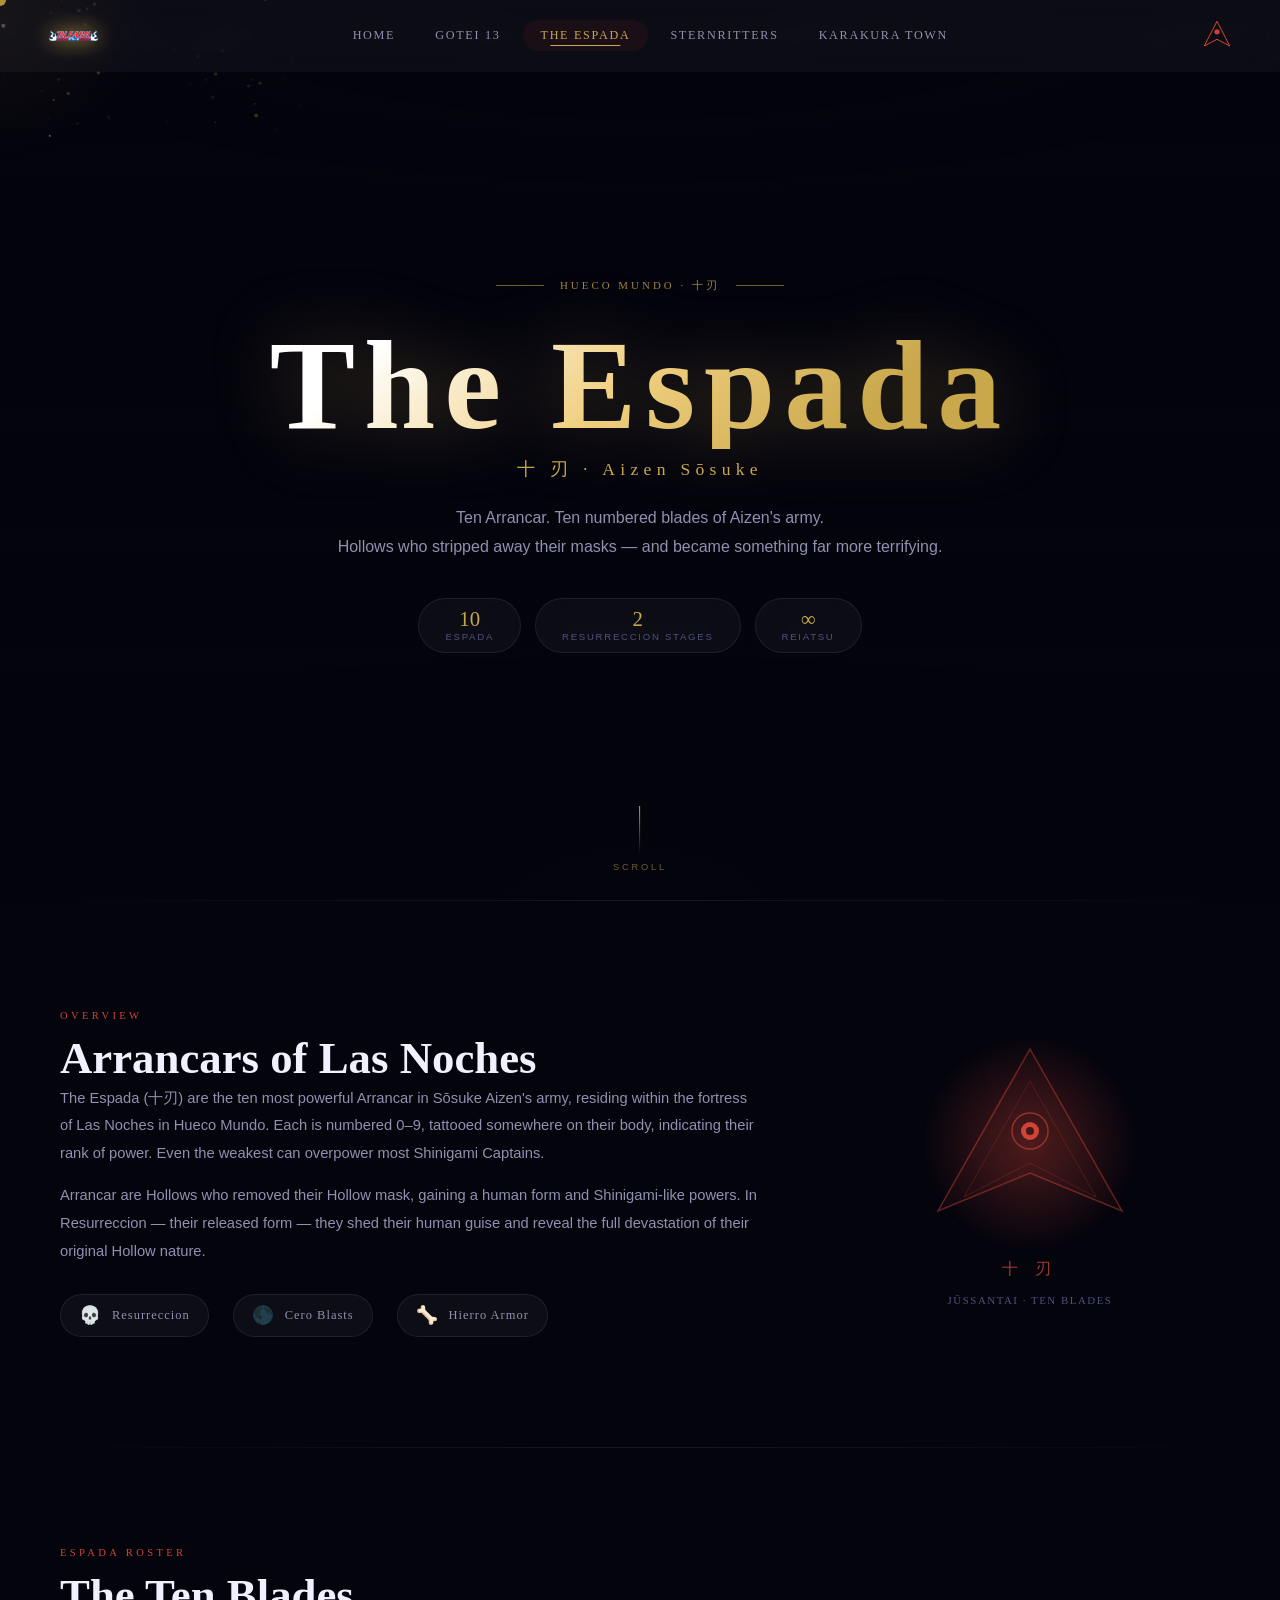
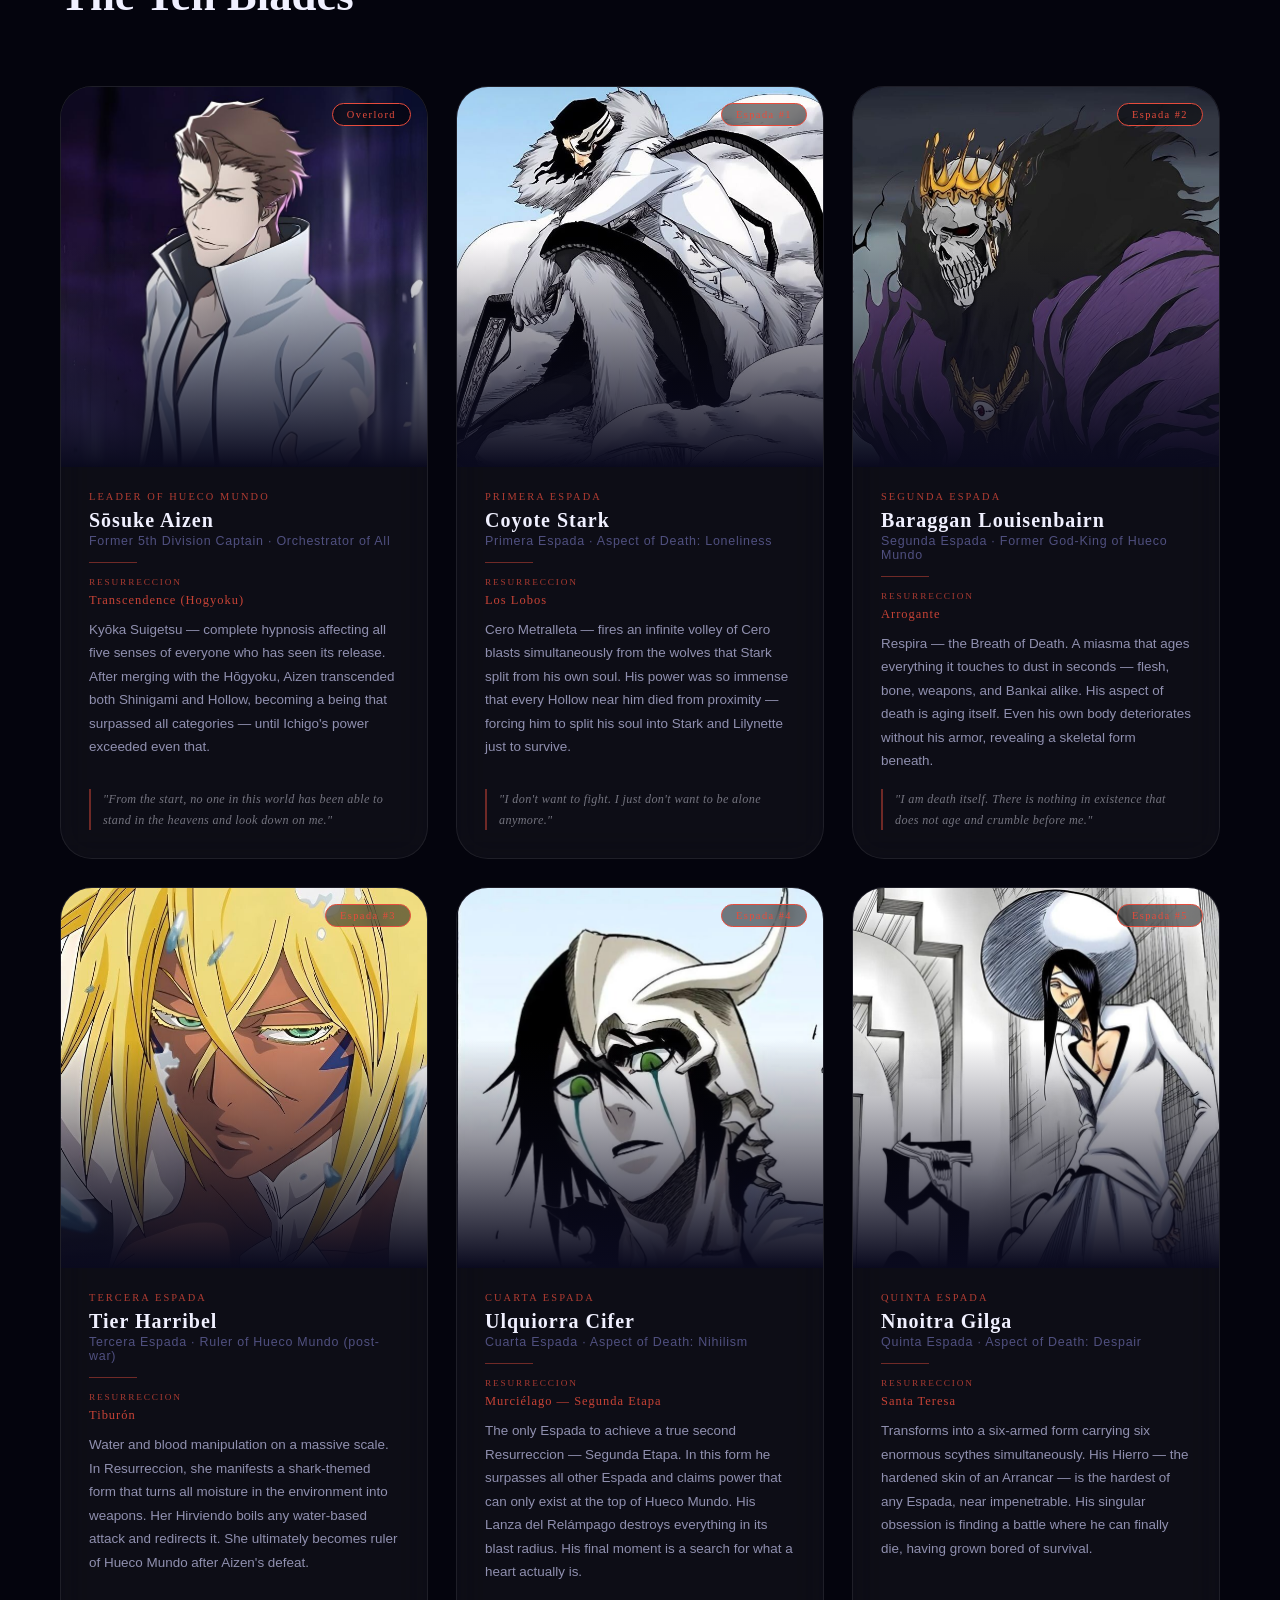
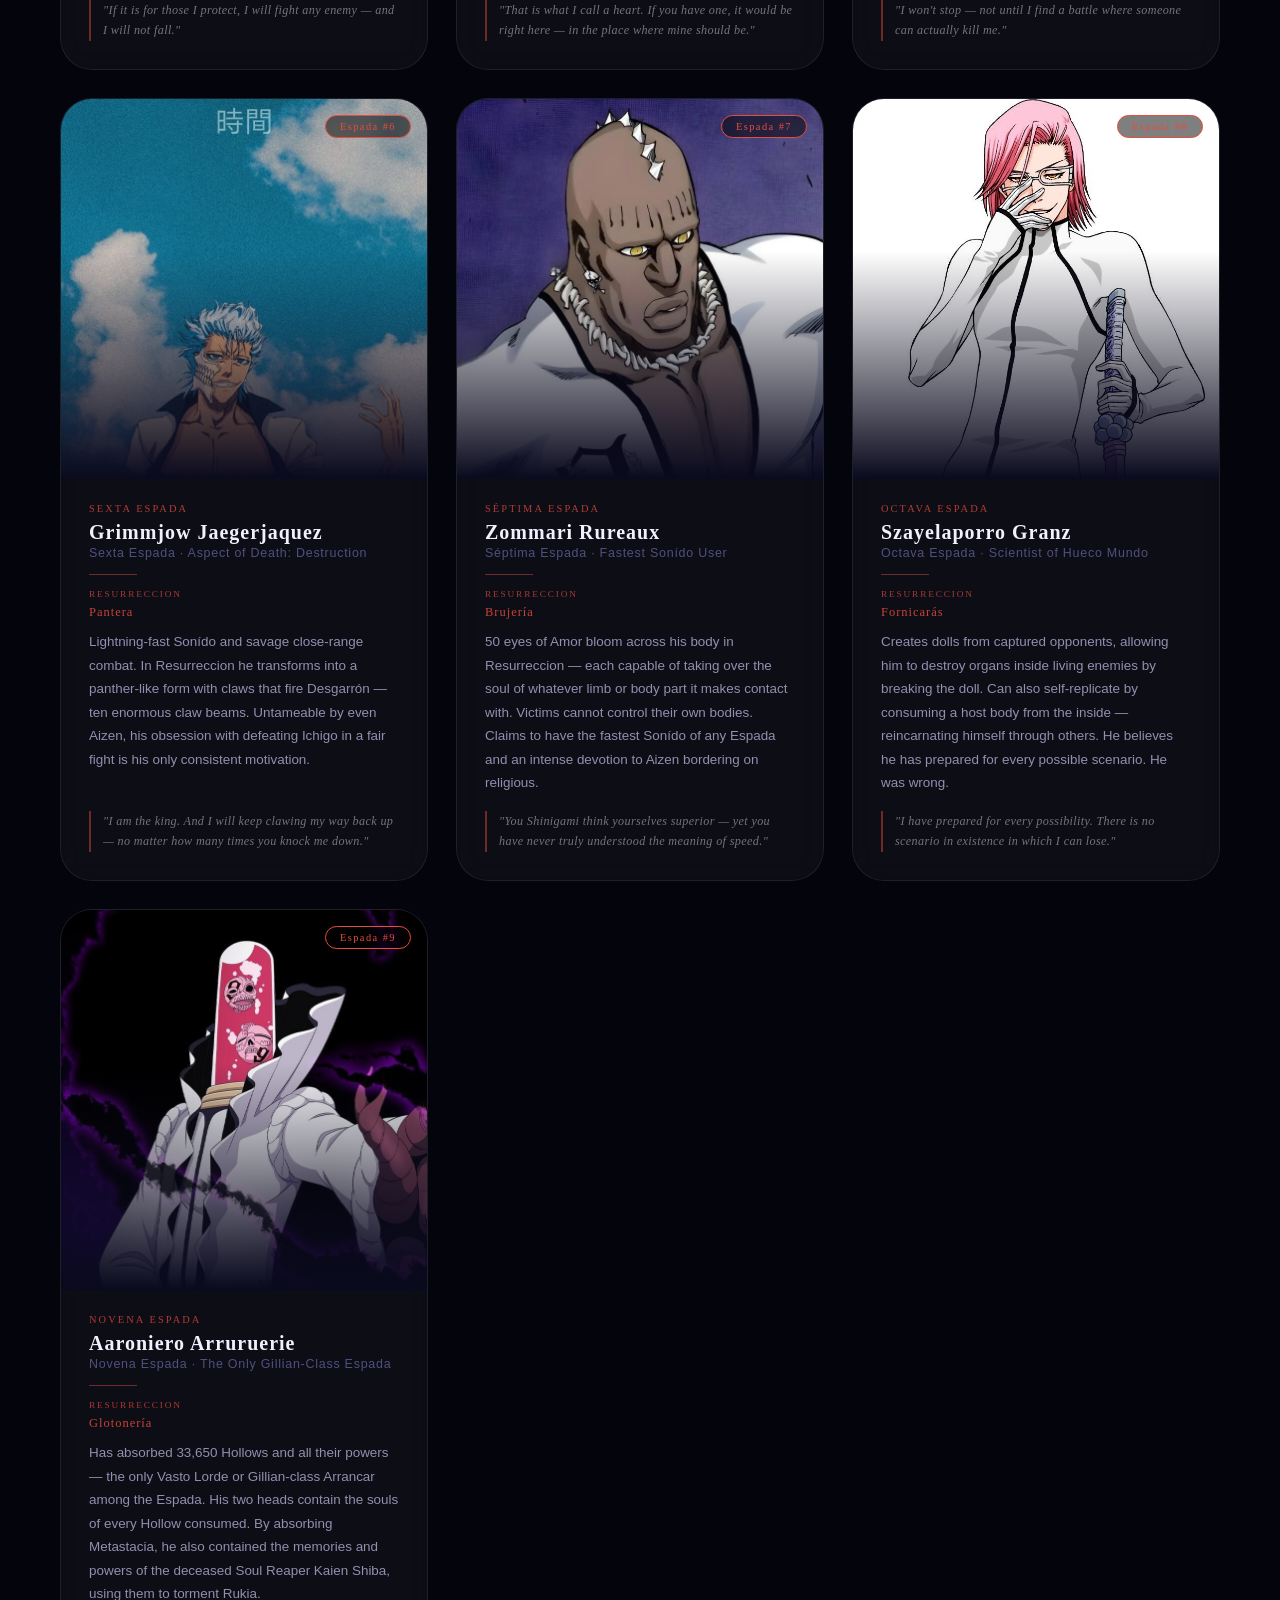
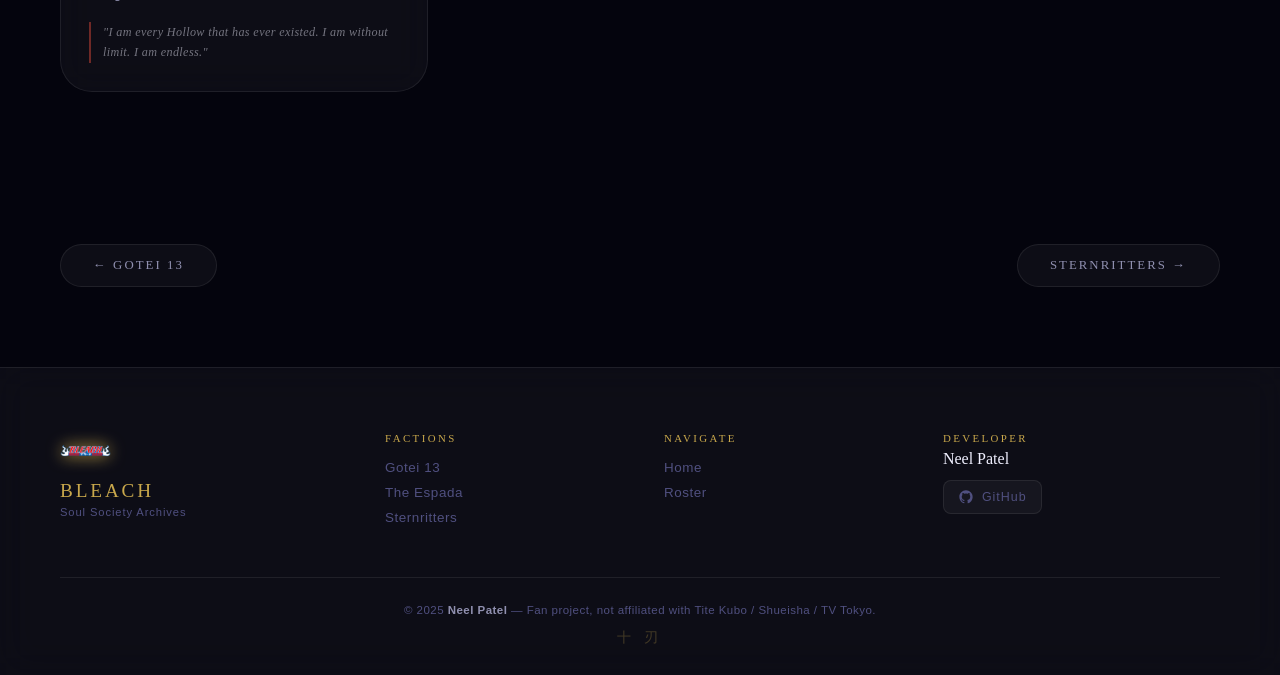
==== commit b63c1b0c: "Update espada.html" ====
--- a/espada.html
+++ b/espada.html
@@ -28,6 +28,7 @@
       <a href="gotei.html"        class="nav-link">Gotei 13</a>
       <a href="espada.html"       class="nav-link active">The Espada</a>
       <a href="sternritters.html" class="nav-link">Sternritters</a>
+      <a href="karakura.html"     class="nav-link">Karakura Town</a>
     </div>
     <div class="nav-crest">
       <svg viewBox="0 0 40 40" fill="none">
@@ -42,6 +43,7 @@
     <a href="gotei.html">Gotei 13</a>
     <a href="espada.html">The Espada</a>
     <a href="sternritters.html">Sternritters</a>
+    <a href="karakura.html">Karakura Town</a>
   </div>
 
   <!-- HERO -->
